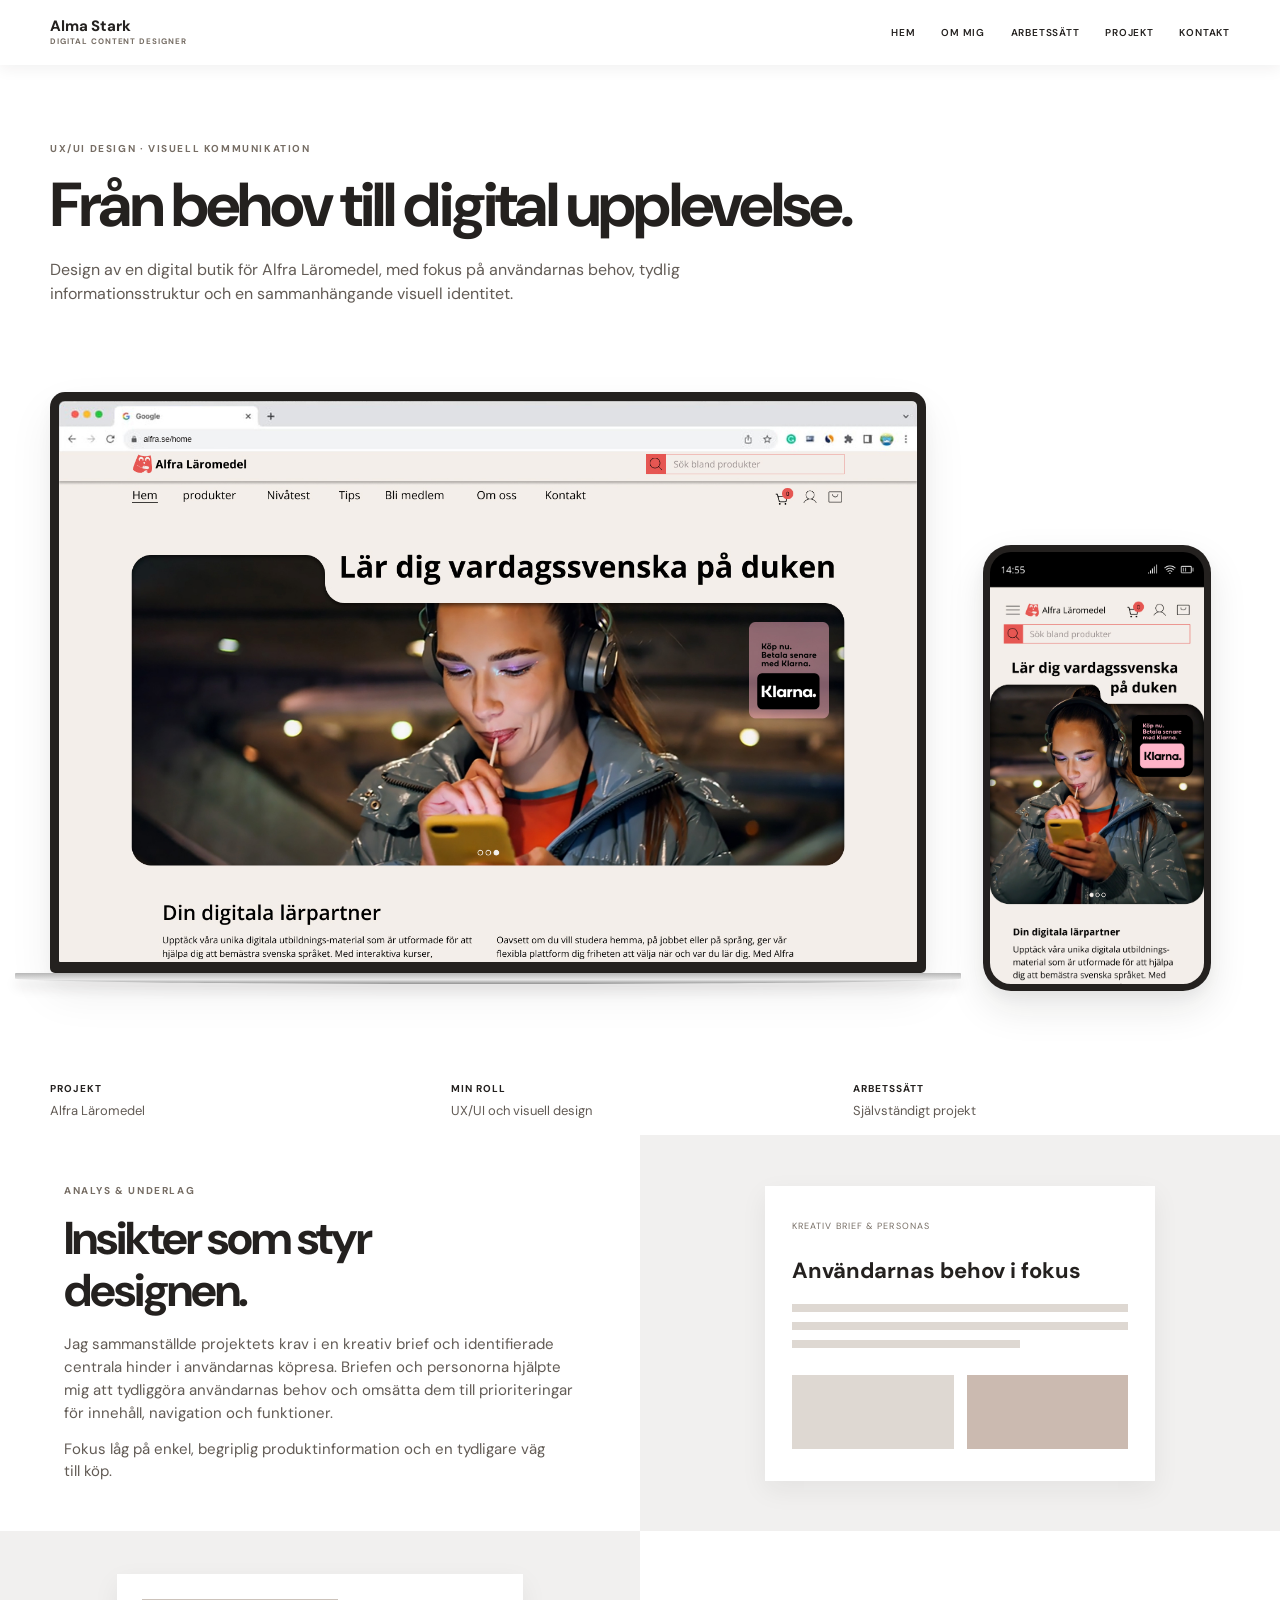
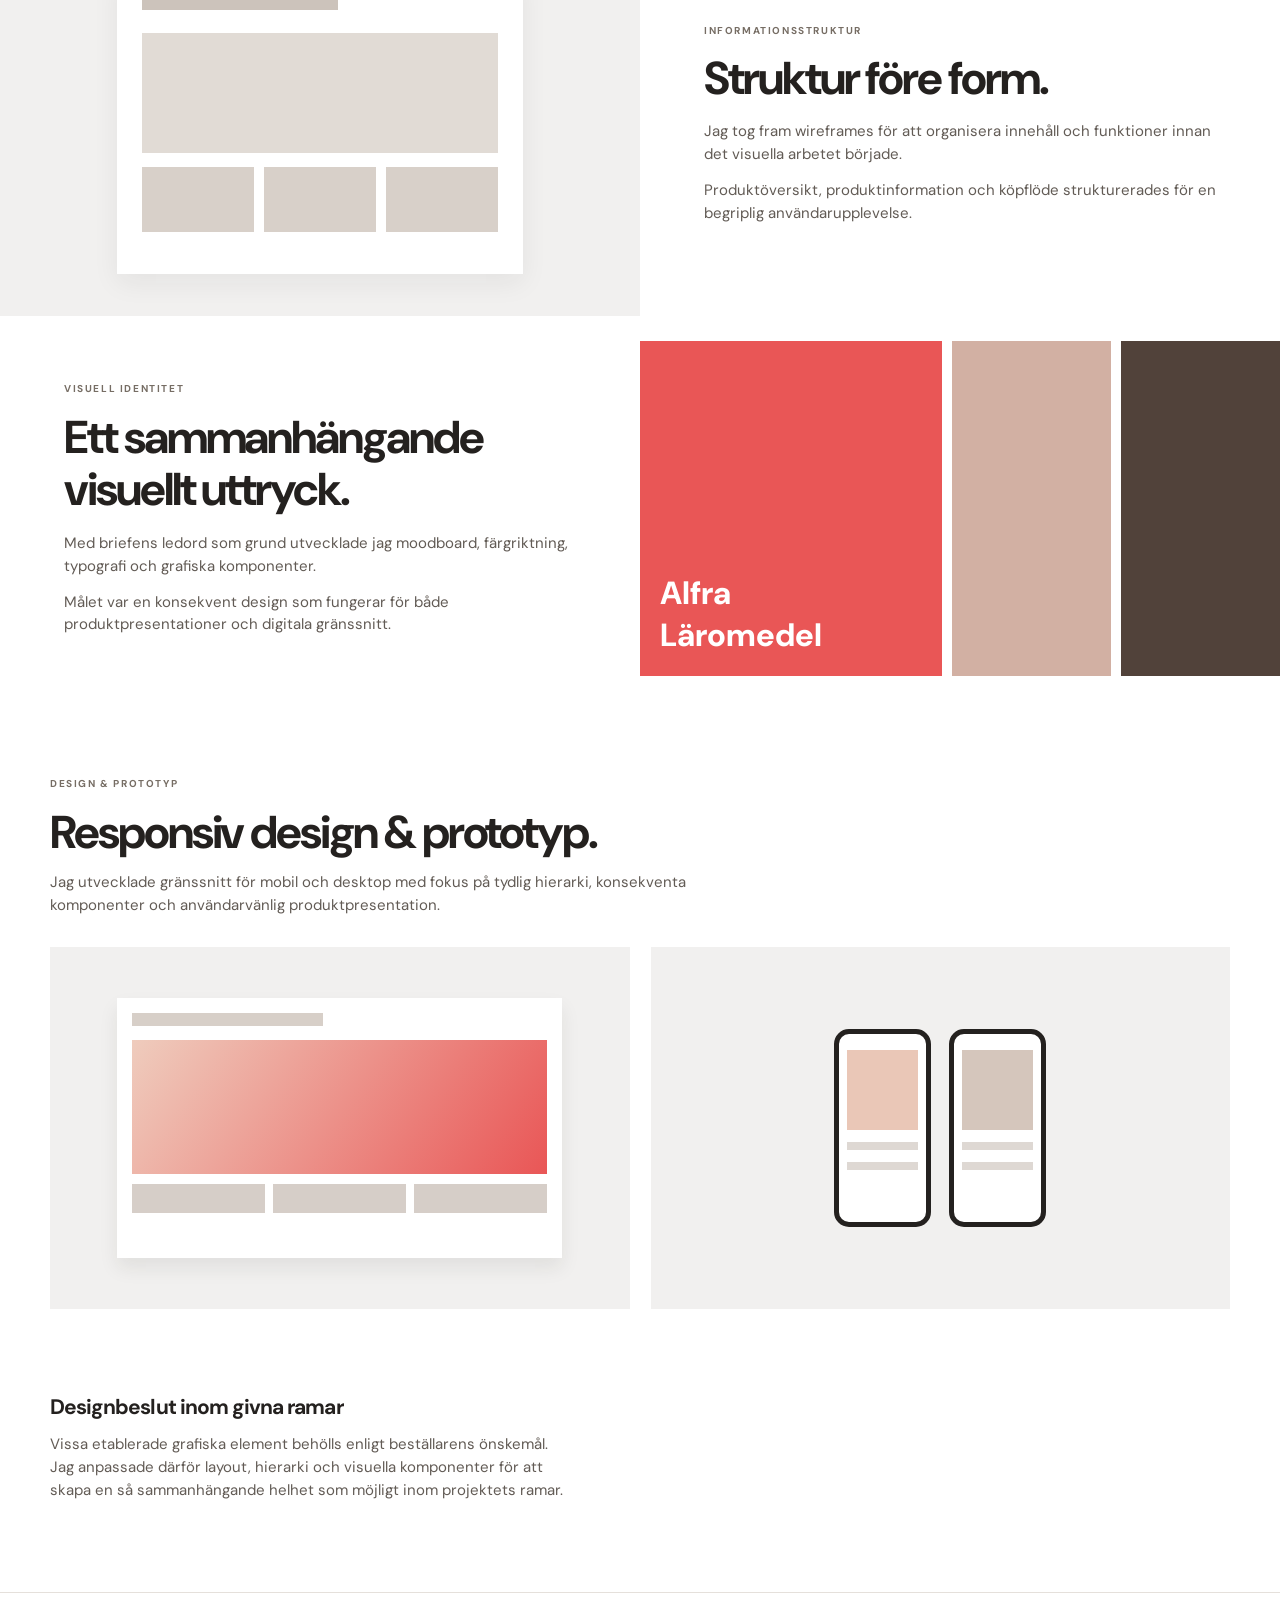
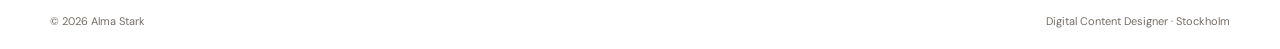
==== cases/alfra-laromedel.html @ 8ee038c1 "Remove redundant design-decision section, merge analysis copy, soften device shadows" ====
<!doctype html>
<html lang="sv"><head><meta charset="utf-8"><meta name="viewport" content="width=device-width,initial-scale=1"><meta name="description" content="Alma Starks designprocess för Alfra Läromedels digitala butik."><title>Alfra Läromedel – Case Study | Alma Stark</title><link rel="preconnect" href="https://fonts.googleapis.com"><link href="https://fonts.googleapis.com/css2?family=DM+Sans:wght@400;500;600;700;800&display=swap" rel="stylesheet"><link rel="stylesheet" href="../styles.css?v=palette-20261014b"><script src="../script.js" defer></script>
<style>
.case-detail{--case-image:#e7e2dd;color:var(--ink);overflow:hidden}.case-detail h1,.case-detail h2,.case-detail h3{letter-spacing:-.045em;line-height:1.14;margin:0}.case-detail h1{font-size:clamp(35px,5vw,62px);max-width:850px;text-wrap:balance}.case-detail h2{font-size:clamp(30px,3.6vw,46px);text-wrap:balance}.case-detail h3{font-size:21px}.case-detail p{font-size:15px;color:#625b55;line-height:1.53;text-wrap:pretty;margin:0}.case-detail p+p{margin-top:13px}.case-detail .kicker{font-size:10px;font-weight:700;letter-spacing:.16em;color:var(--taupe);margin:0 0 14px}.case-detail .case-top{padding:76px 0 43px}.case-detail .case-intro{margin-top:17px;max-width:680px;font-size:16px}.case-detail .case-stage{background:var(--soft);padding:42px 0 46px}.case-detail .device-display{display:grid;grid-template-columns:minmax(0,3fr) minmax(125px,1fr);gap:clamp(14px,3vw,38px);align-items:center}.case-detail .desktop-device{background:white;border:1px solid #ded8d3;border-radius:6px;overflow:hidden;box-shadow:0 12px 26px #24211f15}.case-detail .device-chrome{height:25px;background:#e5dfda;padding:9px 13px;display:flex;gap:5px}.case-detail .device-chrome i{width:6px;height:6px;border-radius:50%;background:#b5aaa1}.case-detail .shop-nav{height:41px;display:flex;align-items:center;justify-content:space-between;padding:0 21px;font-size:12px;font-weight:700}.case-detail .shop-nav small{font-size:9px;font-weight:400}.case-detail .shop-banner{min-height:225px;padding:42px 27px;background:linear-gradient(110deg,#f6eee9 0 59%,#e8beb0 59%,#e95656 100%)}.case-detail .shop-banner strong{font-size:clamp(23px,3vw,37px);letter-spacing:-.04em;line-height:1.15;display:block;max-width:380px}.case-detail .shop-banner p{font-size:11px;margin-top:13px;max-width:270px}.case-detail .shop-cta{display:inline-block;background:#e95656;color:white;padding:10px 14px;font-size:10px;font-weight:700;margin-top:18px}.case-detail .shop-thumbs{display:grid;grid-template-columns:repeat(3,1fr);gap:13px;padding:17px 22px}.case-detail .shop-thumbs span{height:65px;background:#ded7d0}.case-detail .shop-thumbs span:nth-child(2){background:#d9ada0}.case-detail .shop-thumbs span:nth-child(3){background:var(--image-placeholder)}.case-detail .phone-device{border:5px solid #24211f;border-radius:22px;background:white;min-height:282px;padding:24px 10px 13px;max-width:200px;width:100%;box-shadow:0 12px 25px #24211f13}.case-detail .phone-device b{font-size:12px}.case-detail .phone-shot{height:130px;background:linear-gradient(140deg,#ebc7b8,#e95656);margin:16px 0 12px}.case-detail .phone-line{height:7px;background:#d8d1cc;margin:9px 0}.case-detail .phone-line:last-child{width:65%}.case-detail .phone-button{height:22px;background:#e95656;margin-top:13px}.case-detail .case-meta{padding:25px 0 0;display:grid;grid-template-columns:repeat(3,minmax(0,1fr));gap:24px}.case-detail .case-meta dt{font-size:10px;font-weight:700;letter-spacing:.1em}.case-detail .case-meta dd{font-size:13px;color:#625b55;margin:7px 0 0}.case-detail .case-section{padding:75px 0}.case-detail .case-columns{display:grid;grid-template-columns:.82fr 1.18fr;gap:clamp(35px,6vw,80px);align-items:start}.case-detail .evidence-layout{display:grid;grid-template-columns:1fr 1.1fr;gap:42px;align-items:center}.case-detail .evidence-images{display:grid;grid-template-columns:repeat(2,minmax(0,1fr));gap:14px;align-self:stretch;min-height:355px;width:100%}.case-detail .evidence-images .visual-unit{height:100%;min-width:0}.case-detail .visual-unit{margin:0}.case-detail .visual-tile{height:100%;min-height:355px;background:var(--image-placeholder);display:flex;align-items:stretch;justify-content:center;padding:12px;overflow:hidden;width:100%}.case-detail .visual-sheet{background:#fff;width:100%;height:100%;padding:16px;box-shadow:0 8px 20px #24211f14;transform:rotate(-3deg);transition:transform .38s cubic-bezier(.22,1,.36,1)}.case-detail .visual-unit:hover .visual-sheet{transform:rotate(0) translateY(-4px)}.case-detail .visual-sheet small{font-size:8px;color:var(--taupe);letter-spacing:.1em}.case-detail .visual-sheet b{display:block;font-size:clamp(12px,1.4vw,18px);line-height:1.2;margin:13px 0}.case-detail .fline{height:7px;background:#ded8d2;margin-top:9px}.case-detail .fline.short{width:67%}.case-detail .avatar{width:38px;height:38px;border-radius:50%;background:#c7bcb3;margin:15px 0}.case-detail .art-caption{font-size:11px;color:var(--taupe);margin-top:9px}.case-detail .full-split{display:grid;grid-template-columns:1fr 1fr;min-height:385px}.case-detail .full-split .image-side{min-height:385px;display:flex;align-items:stretch;overflow:hidden}.case-detail .full-split .copy-side{display:flex;flex-direction:column;justify-content:center;padding:48px clamp(28px,5vw,88px)}.case-detail .full-split .copy-side h2{margin-bottom:16px}.case-detail .wire-canvas{width:100%;height:100%;min-height:385px;background:var(--image-placeholder);display:flex;justify-content:center;align-items:center;padding:30px}.case-detail .wire-paper{background:white;width:70%;height:88%;min-height:300px;padding:25px;box-shadow:0 9px 25px #24211f10}.case-detail .wire-paper .heading{height:11px;width:55%;background:#ccc3bb;margin-bottom:23px}.case-detail .wire-paper .banner{height:120px;background:#e1dbd5}.case-detail .wire-paper .tiles{display:grid;grid-template-columns:repeat(3,1fr);gap:10px;margin-top:14px}.case-detail .wire-paper .tiles i{height:65px;background:#d8d0c9}.case-detail .identity-stage{width:100%;height:100%;min-height:385px;display:flex;align-items:stretch;gap:10px;padding:25px 0}.case-detail .identity-stage div{flex:1;background:#e95656}.case-detail .identity-stage div:first-child{flex:1.65;display:flex;align-items:flex-end;padding:20px;color:#fff;font-size:clamp(20px,3vw,32px);font-weight:800}.case-detail .identity-stage div:nth-child(2){background:#d2b0a3}.case-detail .identity-stage div:nth-child(3){background:#51423a}.case-detail .proto-intro{max-width:720px;margin-bottom:30px}.case-detail .proto-intro h2{margin-bottom:13px}.case-detail .proto-grid{display:grid;grid-template-columns:repeat(2,minmax(0,1fr));gap:21px}.case-detail .proto-figure{margin:0;aspect-ratio:8/5;background:var(--image-placeholder);padding:28px;display:flex;align-items:center;justify-content:center}.case-detail .proto-browser{width:85%;height:85%;background:#fff;padding:15px;box-shadow:0 10px 18px #24211f14}.case-detail .proto-browser .pb-bar{height:13px;width:46%;background:#d7cfc8;margin-bottom:14px}.case-detail .proto-browser .pb-main{height:58%;background:linear-gradient(125deg,#efccbd,#e95656)}.case-detail .proto-browser .pb-tiles{display:flex;gap:8px;margin-top:10px}.case-detail .proto-browser .pb-tiles span{height:29px;flex:1;background:#d6cec8}.case-detail .proto-mobile{display:flex;gap:18px}.case-detail .proto-mobile div{width:97px;height:198px;border:5px solid #24211f;border-radius:15px;background:white;padding:16px 8px}.case-detail .proto-mobile i{display:block;height:80px;background:#eac7b7}.case-detail .proto-mobile div:nth-child(2) i{background:#d5c6bc}.case-detail .proto-mobile span{display:block;height:8px;background:#ded8d3;margin-top:12px}.case-detail .case-end{padding:12px 0 90px}.case-detail .case-end h3{margin-bottom:13px}.case-detail .case-end>div{max-width:520px}@media(max-width:700px){.case-detail .case-top{padding:54px 0 33px}.case-detail .case-section{padding:54px 0}.case-detail .case-meta{grid-template-columns:1fr 1fr;gap:19px}.case-detail .case-columns,.case-detail .evidence-layout{grid-template-columns:1fr;gap:23px}.case-detail .evidence-images{grid-template-columns:1fr;gap:16px;min-height:0}.case-detail .visual-tile{padding:9px;min-height:300px}.case-detail .visual-sheet{padding:12px}.case-detail .full-split{grid-template-columns:1fr}.case-detail .full-split .image-side{min-height:285px}.case-detail .wire-canvas{min-height:285px}.case-detail .wire-paper{min-height:245px}.case-detail .full-split .copy-side{padding:42px 22px}.case-detail .identity-stage{min-height:295px;padding:20px 0}.case-detail .proto-grid{grid-template-columns:1fr}.case-detail .device-display{gap:12px;grid-template-columns:2.7fr 1fr}.case-detail .shop-banner{min-height:150px;padding:18px 12px}.case-detail .shop-banner strong{font-size:19px}.case-detail .shop-nav{padding:0 10px;font-size:9px}.case-detail .shop-nav small{font-size:6px}.case-detail .shop-thumbs{padding:8px;gap:5px}.case-detail .shop-thumbs span{height:42px}.case-detail .phone-device{padding:12px 6px;min-height:195px}.case-detail .phone-shot{height:70px}}@media(prefers-reduced-motion:reduce){.case-detail .visual-sheet{transition:none!important}}
/* One stable full-width image panel, matching the following split section. */
.case-detail .analysis-single .copy-side h2{margin-bottom:16px}
.case-detail .analysis-picture{width:100%;height:100%;min-height:385px;background:var(--image-placeholder);display:flex;align-items:center;justify-content:center;padding:30px}
.case-detail .analysis-page{width:min(78%,390px);min-height:295px;background:#fff;padding:27px;box-shadow:0 9px 25px #24211f10}
.case-detail .analysis-page small{font-size:9px;letter-spacing:.12em;color:#766d64}
.case-detail .analysis-page strong{display:block;font-size:22px;line-height:1.2;margin:24px 0 20px}
.case-detail .analysis-lines i{display:block;height:8px;background:#ded8d2;margin-top:10px}
.case-detail .analysis-lines i:last-child{width:68%}
.case-detail .analysis-content{display:flex;gap:13px;margin-top:27px}
.case-detail .analysis-content span{height:74px;flex:1;background:#ded8d2}
.case-detail .analysis-content span:last-child{background:#cbbab0}
@media(max-width:700px){.case-detail .analysis-picture{min-height:300px;padding:25px}.case-detail .analysis-page{min-height:240px;padding:20px}.case-detail .analysis-page strong{font-size:19px}}
.case-detail .alfra-hero-images{display:grid;grid-template-columns:minmax(0,3.2fr) minmax(0,1fr);align-items:center;gap:clamp(16px,3vw,40px)}.case-detail .alfra-hero-images img{width:100%;height:auto;display:block;border-radius:5px;box-shadow:0 10px 25px rgba(36,33,31,.1)}.case-detail .alfra-hero-mobile{max-width:235px;justify-self:center}@media(max-width:700px){.case-detail .alfra-hero-images{grid-template-columns:1fr;gap:24px}.case-detail .alfra-hero-mobile{width:min(52%,220px);max-width:none}.case-detail .case-stage{padding:26px 0 32px}}.case-detail .case-stage--devices{background:#fff;padding:42px 0 50px}.case-detail .case-stage--devices .alfra-hero-images{display:grid;grid-template-columns:minmax(0,3.3fr) minmax(0,1fr);gap:clamp(18px,3vw,40px);align-items:end}.case-detail .alfra-laptop{min-width:0;padding-bottom:7px}.case-detail .alfra-laptop-screen{padding:9px 9px 11px;background:#24211f;border-radius:15px 15px 5px 5px;box-shadow:0 20px 45px rgba(33,28,24,.07),0 7px 16px rgba(33,28,24,.04)}.case-detail .alfra-laptop-screen img{width:100%;height:auto;display:block;border-radius:5px 5px 1px 1px;box-shadow:none}.case-detail .alfra-laptop-base{height:11px;background:linear-gradient(#b6b6b6,#e8e8e8 60%,#929292);border-radius:1px 1px 55% 55%;width:108%;margin-left:-4%;box-shadow:0 8px 12px #24211f1a}.case-detail .alfra-phone{width:100%;max-width:228px;justify-self:center;padding:7px;background:#24211f;border-radius:clamp(15px,2.2vw,28px);box-shadow:0 17px 38px rgba(33,28,24,.10),0 6px 14px rgba(33,28,24,.045)}.case-detail .alfra-phone img{width:100%;height:auto;display:block;border-radius:clamp(10px,1.7vw,21px);box-shadow:none}@media(max-width:700px){.case-detail .case-stage--devices{padding:28px 0 38px}.case-detail .case-stage--devices .alfra-hero-images{grid-template-columns:1fr;gap:30px}.case-detail .alfra-phone{width:min(56%,230px);border-radius:25px}.case-detail .alfra-phone img{border-radius:18px}}</style></head><body>
<header class="site-header"><div class="container navigation"><a class="brand" href="../index.html"><strong>Alma Stark</strong><span>DIGITAL CONTENT DESIGNER</span></a><button class="menu-toggle" type="button" aria-expanded="false" aria-controls="site-nav" aria-label="Öppna menyn"><span></span><span></span><span></span></button><nav id="site-nav" aria-label="Huvudmeny"><a href="../index.html#home">HEM</a><a href="../index.html#about">OM MIG</a><a href="../index.html#focus">ARBETSSÄTT</a><a href="../index.html#work">PROJEKT</a><a href="../index.html#contact">KONTAKT</a></nav></div></header>
<main class="case-detail">
<section class="case-top container"><p class="kicker">UX/UI DESIGN · VISUELL KOMMUNIKATION</p><h1>Från behov till digital upplevelse.</h1><p class="case-intro">Design av en digital butik för Alfra Läromedel, med fokus på användarnas behov, tydlig informationsstruktur och en sammanhängande visuell identitet.</p></section>
<section class="case-stage case-stage--devices"><div class="container alfra-hero-images"><div class="alfra-laptop"><div class="alfra-laptop-screen"><img src="../assets/alfra-hero-desktop.jpg" alt="Alfra Läromedels startsida på laptop" width="1512" height="988"></div><div class="alfra-laptop-base" aria-hidden="true"></div></div><div class="alfra-phone"><img src="../assets/alfra-hero-mobile.jpg" alt="Alfra Läromedels startsida på mobil" width="603" height="1280"></div></div></section>
<dl class="container case-meta"><div><dt>PROJEKT</dt><dd>Alfra Läromedel</dd></div><div><dt>MIN ROLL</dt><dd>UX/UI och visuell design</dd></div><div><dt>ARBETSSÄTT</dt><dd>Självständigt projekt</dd></div></dl>


<section class="full-split analysis-single"><div class="copy-side"><p class="kicker">ANALYS & UNDERLAG</p><h2>Insikter som styr<br>designen.</h2><p>Jag sammanställde projektets krav i en kreativ brief och identifierade centrala hinder i användarnas köpresa. Briefen och personorna hjälpte mig att tydliggöra användarnas behov och omsätta dem till prioriteringar för innehåll, navigation och funktioner.</p><p>Fokus låg på enkel, begriplig produktinformation och en tydligare väg till köp.</p></div><div class="image-side"><div class="analysis-picture"><div class="analysis-page"><small>KREATIV BRIEF & PERSONAS</small><strong>Användarnas behov i fokus</strong><div class="analysis-lines"><i></i><i></i><i></i></div><div class="analysis-content"><span></span><span></span></div></div></div></div></section>
<section class="full-split"><div class="image-side"><div class="wire-canvas"><div class="wire-paper"><div class="heading"></div><div class="banner"></div><div class="tiles"><i></i><i></i><i></i></div></div></div></div><div class="copy-side"><p class="kicker">INFORMATIONSSTRUKTUR</p><h2>Struktur före form.</h2><p>Jag tog fram wireframes för att organisera innehåll och funktioner innan det visuella arbetet började.</p><p>Produktöversikt, produktinformation och köpflöde strukturerades för en begriplig användarupplevelse.</p></div></section>
<section class="full-split"><div class="copy-side"><p class="kicker">VISUELL IDENTITET</p><h2>Ett sammanhängande visuellt uttryck.</h2><p>Med briefens ledord som grund utvecklade jag moodboard, färgriktning, typografi och grafiska komponenter.</p><p>Målet var en konsekvent design som fungerar för både produktpresentationer och digitala gränssnitt.</p></div><div class="image-side"><div class="identity-stage"><div>Alfra<br>Läromedel</div><div></div><div></div></div></div></section>
<section class="case-section container"><div class="proto-intro"><p class="kicker">DESIGN & PROTOTYP</p><h2>Responsiv design & prototyp.</h2><p>Jag utvecklade gränssnitt för mobil och desktop med fokus på tydlig hierarki, konsekventa komponenter och användarvänlig produktpresentation.</p></div><div class="proto-grid"><figure class="proto-figure"><div class="proto-browser"><div class="pb-bar"></div><div class="pb-main"></div><div class="pb-tiles"><span></span><span></span><span></span></div></div></figure><figure class="proto-figure"><div class="proto-mobile"><div><i></i><span></span><span></span></div><div><i></i><span></span><span></span></div></div></figure></div></section>
<section class="container case-end"><div><h3>Designbeslut inom givna ramar</h3><p>Vissa etablerade grafiska element behölls enligt beställarens önskemål. Jag anpassade därför layout, hierarki och visuella komponenter för att skapa en så sammanhängande helhet som möjligt inom projektets ramar.</p></div></section>
</main><footer class="footer"><div class="container"><span>© 2026 Alma Stark</span><span>Digital Content Designer · Stockholm</span></div></footer>

</body></html>
---- styles.css ----
:root{--ink:#24211f;--taupe:#766d64;--soft:#dcd6d0;--image-placeholder:#f1f0ef;--line:#e5e0db;--brown:#51423a;--max:1180px}*{box-sizing:border-box}html{scroll-behavior:smooth;scroll-padding-top:70px}body{margin:0;color:var(--ink);background:#fff;font-family:"DM Sans",Arial,sans-serif;-webkit-font-smoothing:antialiased}a{color:inherit;text-decoration:none}button{font:inherit}img{max-width:100%;display:block}.container{width:min(var(--max),calc(100% - 96px));margin-inline:auto}.keep{white-space:nowrap}h1,h2,h3,p{margin-top:0}h1,h2,h3{letter-spacing:-.045em;line-height:1.14}h2{font-size:clamp(31px,3.6vw,46px)}h3{font-size:20px}p{line-height:1.52}.eyebrow{font-size:10px;font-weight:700;letter-spacing:.17em;color:var(--taupe);margin:0 0 13px}.eyebrow.light{color:#f4f0eb}.site-header{height:65px;background:rgba(255,255,255,.97);box-shadow:0 3px 15px rgba(36,33,31,.07);position:sticky;top:0;z-index:30}.navigation{height:100%;display:flex;justify-content:space-between;align-items:center;gap:22px}.brand{display:flex;flex-direction:column;gap:2px;line-height:1.05}.brand strong{font-size:15px;font-weight:800}.brand span{color:var(--taupe);letter-spacing:.12em;font-size:8px;font-weight:700}#site-nav{display:flex;gap:clamp(12px,2vw,27px)}#site-nav a{position:relative;padding:23px 0;font-weight:600;font-size:10px;letter-spacing:.08em;transition:color .2s}#site-nav a::after{content:"";position:absolute;bottom:14px;left:0;width:100%;height:2px;background:var(--brown);transform:scaleX(0);transform-origin:left;transition:transform .35s ease}#site-nav a:hover::after,#site-nav a:focus-visible::after{transform:scaleX(1)}#site-nav a:hover{color:var(--brown)}.menu-toggle{display:none} .hero{position:relative;display:grid;grid-template-columns:minmax(0,1fr);width:100%;height:clamp(340px,42vw,560px);min-height:0;max-height:none;aspect-ratio:auto;background:var(--brown) url("assets/hero.jpg") center center/cover no-repeat;color:white;display:flex;align-items:center}.hero-overlay{position:absolute;inset:0;background:linear-gradient(90deg,rgba(22,18,17,.84),rgba(22,18,17,.53) 58%,rgba(22,18,17,.12))}.hero-inner{position:relative;z-index:1;align-self:center}.hero-copy{max-width:660px}.hero h1{font-size:clamp(36px,4.7vw,64px);font-weight:800;margin-bottom:18px;text-wrap:balance}.hero-lead{max-width:505px;font-size:clamp(14px,1.3vw,17px);color:#f1efed;margin-bottom:24px;text-wrap:pretty}.button{display:inline-flex;align-items:center;justify-content:center;background:var(--brown);color:white;padding:13px 22px;border-radius:4px;font-weight:700;font-size:12px;transition:background-color .2s}.button:hover{background:var(--ink)}.section{padding-block:76px}.about{display:grid;grid-template-columns:.78fr 1.22fr;gap:clamp(32px,5vw,70px);align-items:center}.portrait{aspect-ratio:4/4.35;background:var(--soft);overflow:hidden;border-radius:4px}.portrait img{width:100%;height:100%;object-fit:cover}.about-copy p:not(.eyebrow){max-width:600px;color:#625b55;font-size:15px;text-wrap:pretty;margin-bottom:14px}.strapline{text-align:center;background:var(--soft);font-weight:700;font-size:clamp(13px,1.5vw,17px);padding:20px 32px;text-wrap:balance}.section-heading{margin-bottom:34px}.section-heading h2{margin-bottom:10px;text-wrap:balance}.section-heading>p:last-child{font-size:15px;color:#625b55;max-width:690px;text-wrap:pretty}.cards{display:grid;grid-template-columns:repeat(3,minmax(0,1fr));gap:22px}.artboard{height:220px;background:var(--image-placeholder);border-radius:4px;padding:24px;display:flex;align-items:center;justify-content:center;overflow:hidden}.paper{background:#fff;width:87%;padding:23px;transform:rotate(-3deg);box-shadow:0 10px 21px rgba(36,33,31,.1);transition:transform .38s cubic-bezier(.22,1,.36,1)}.focus-card:hover .paper,.project-card:hover .paper{transform:rotate(0deg) translateY(-4px)}.paper small{font-size:9px;letter-spacing:.12em;color:var(--taupe)}.paper strong{display:block;font-size:clamp(17px,2vw,24px);line-height:1.22;margin:12px 0}.paper-detail{display:block;font-size:10px;padding:9px;color:var(--brown);background:var(--soft)}.focus-card h3,.project-card h3{font-size:20px;font-weight:700;margin:17px 0 8px;text-wrap:balance}.focus-card p,.project-card p{color:#625b55;font-size:13px;line-height:1.5;margin:0;text-wrap:pretty}.work-section{background:var(--soft)}.work-section .artboard{background:var(--image-placeholder)}.project-card h3{transition:color .2s;text-decoration:none}.project-card:hover h3,.project-card:focus-visible h3{color:var(--taupe);text-decoration:none}.contact{display:grid;grid-template-columns:1.04fr .96fr;align-items:center;gap:clamp(46px,7vw,100px);padding-block:86px 92px}.contact h2{max-width:560px;margin-bottom:13px;text-wrap:balance}.contact-copy>p:last-child{font-size:15px;color:#625b55;max-width:405px;text-wrap:pretty}.contact-details{margin:0;width:100%;font-size:13px}.contact-details>div{display:grid;grid-template-columns:85px minmax(0,1fr);gap:14px;align-items:center;padding:11px 0;border-bottom:1px solid var(--line)}.contact-details>div:first-child{border-top:1px solid var(--line)}.contact-details dt{color:var(--taupe);font-weight:700}.contact-details dd{margin:0;overflow-wrap:anywhere;font-weight:600}.contact-details a:hover{color:var(--taupe)}.footer{border-top:1px solid var(--line);font-size:11px;color:var(--taupe);padding:21px 0}.footer .container{display:flex;justify-content:space-between;gap:16px;flex-wrap:wrap}.case-page{min-height:65vh;padding:85px 0}.case-page h1{font-size:clamp(36px,5vw,64px);max-width:760px;text-wrap:balance}.case-page>p{max-width:660px;color:#625b55}.back-link{display:inline-block;margin-bottom:54px;font-weight:700;font-size:13px;color:var(--taupe)}.case-placeholder{margin-top:40px;padding:45px;background:var(--soft);border-radius:4px}@media(max-width:800px){.container{width:calc(100% - 48px)}.cards{gap:15px}.paper{padding:15px;width:93%}.artboard{height:190px;padding:18px}.about{gap:30px}.contact{gap:35px}.hero h1{font-size:clamp(32px,5vw,46px)}}@media(max-width:650px){.container{width:calc(100% - 44px)}.site-header{height:62px}.menu-toggle{display:flex;flex-direction:column;justify-content:center;gap:4px;background:none;border:0;padding:10px;cursor:pointer}.menu-toggle span{display:block;width:22px;height:2px;background:var(--ink)}#site-nav{display:none;position:absolute;top:62px;left:0;right:0;flex-direction:column;gap:0;background:#fff;padding:8px 22px 16px;box-shadow:0 10px 18px rgba(36,33,31,.08)}#site-nav.open{display:flex}#site-nav a{padding:13px 0}#site-nav a::after{bottom:8px;width:max-content}.hero{width:100%;height:auto;aspect-ratio:auto;min-height:360px;max-height:none;padding-block:50px;background-position:center}.hero h1{font-size:clamp(33px,8vw,45px)}.section{padding-block:58px}.about,.contact{grid-template-columns:1fr;gap:28px}.portrait{width:min(100%,390px);max-height:400px}.cards{grid-template-columns:1fr;gap:30px}.artboard{height:250px}.paper{max-width:295px;padding:24px}.contact{padding-block:60px}.contact h2{max-width:520px}.strapline{padding:18px 25px}}@media(prefers-reduced-motion:reduce){html{scroll-behavior:auto}*,*::before,*::after{transition:none!important;animation:none!important}}
.project-image{width:100%;aspect-ratio:8/5;overflow:hidden;background:var(--image-placeholder);border-radius:4px}.project-image img{display:block;width:100%;height:100%;object-fit:cover;transition:filter .22s ease}.project-card:hover .project-image img,.project-card:focus-visible .project-image img{filter:brightness(.96)}.project-card:hover .paper{transform:none}.project-card:hover h3,.project-card:focus-visible h3{text-decoration:none!important;color:var(--ink)}@media(prefers-reduced-motion:reduce){.project-image img{transition:none}}
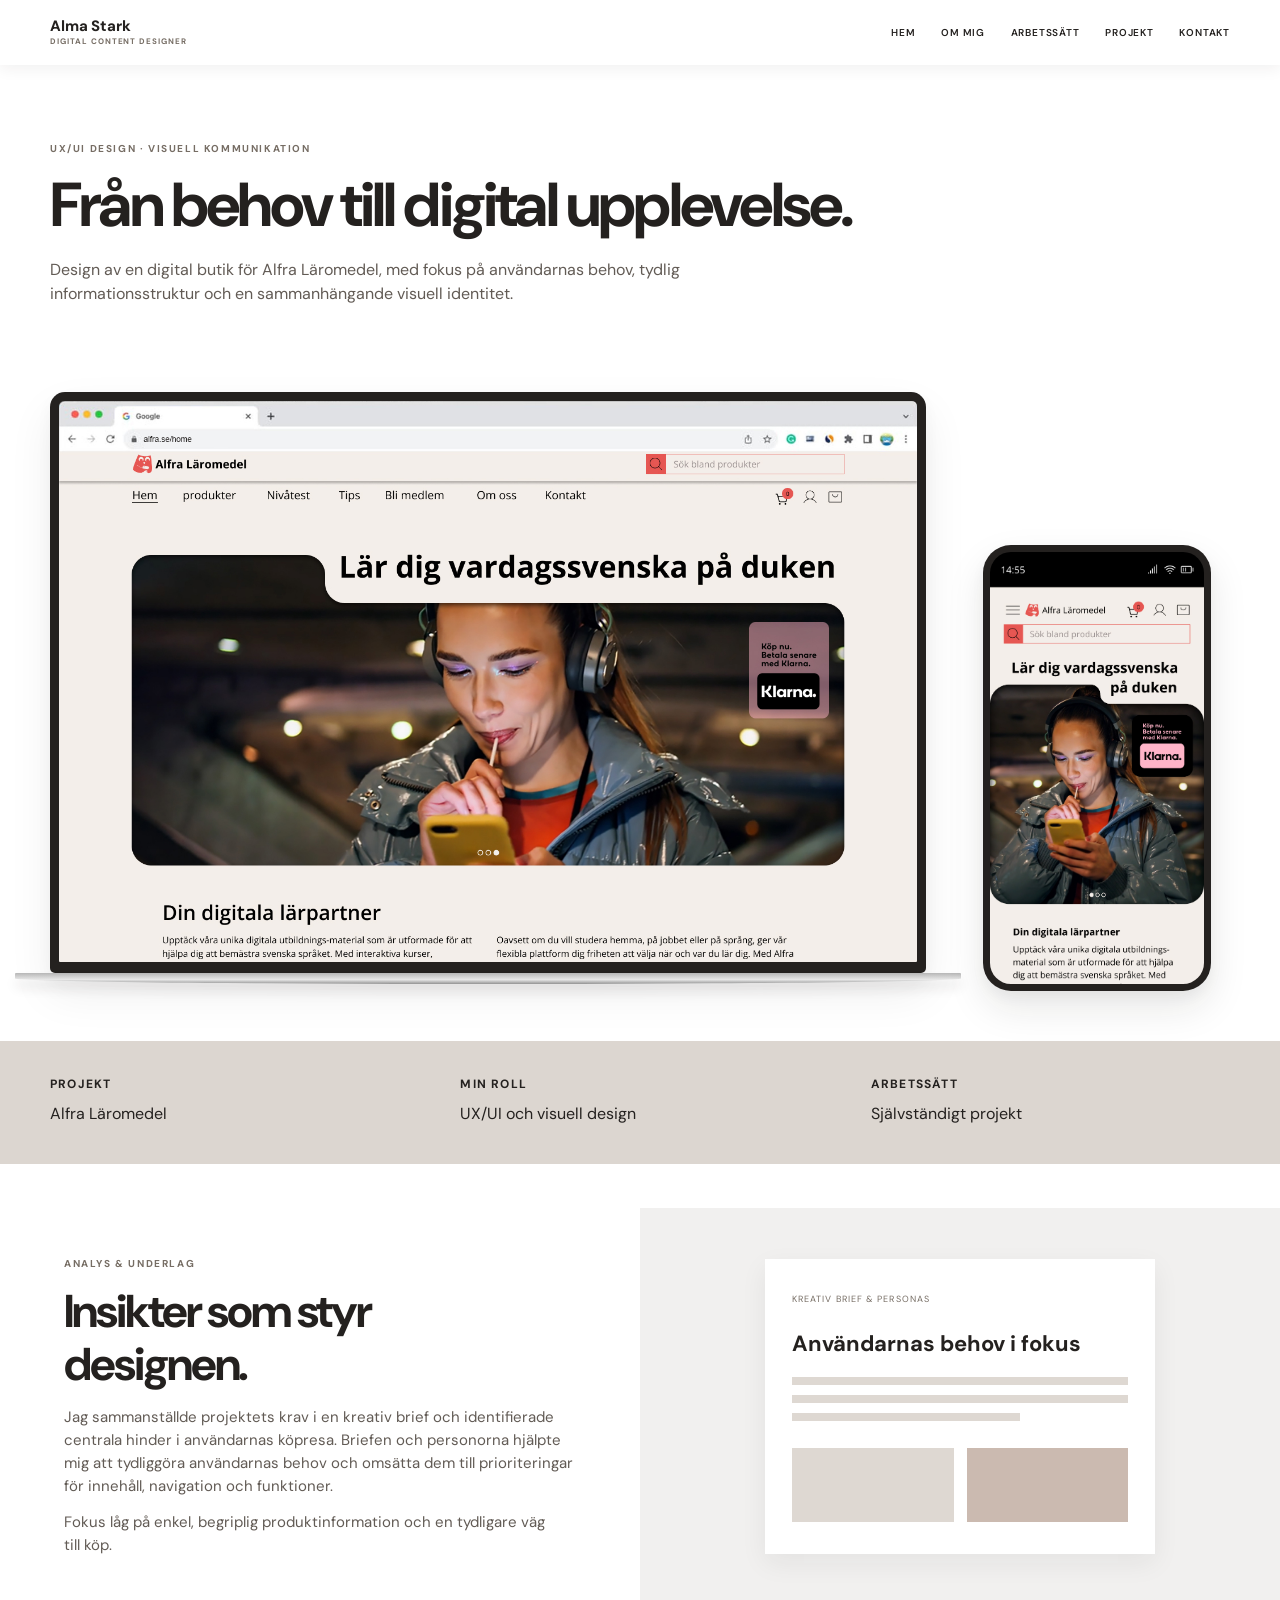
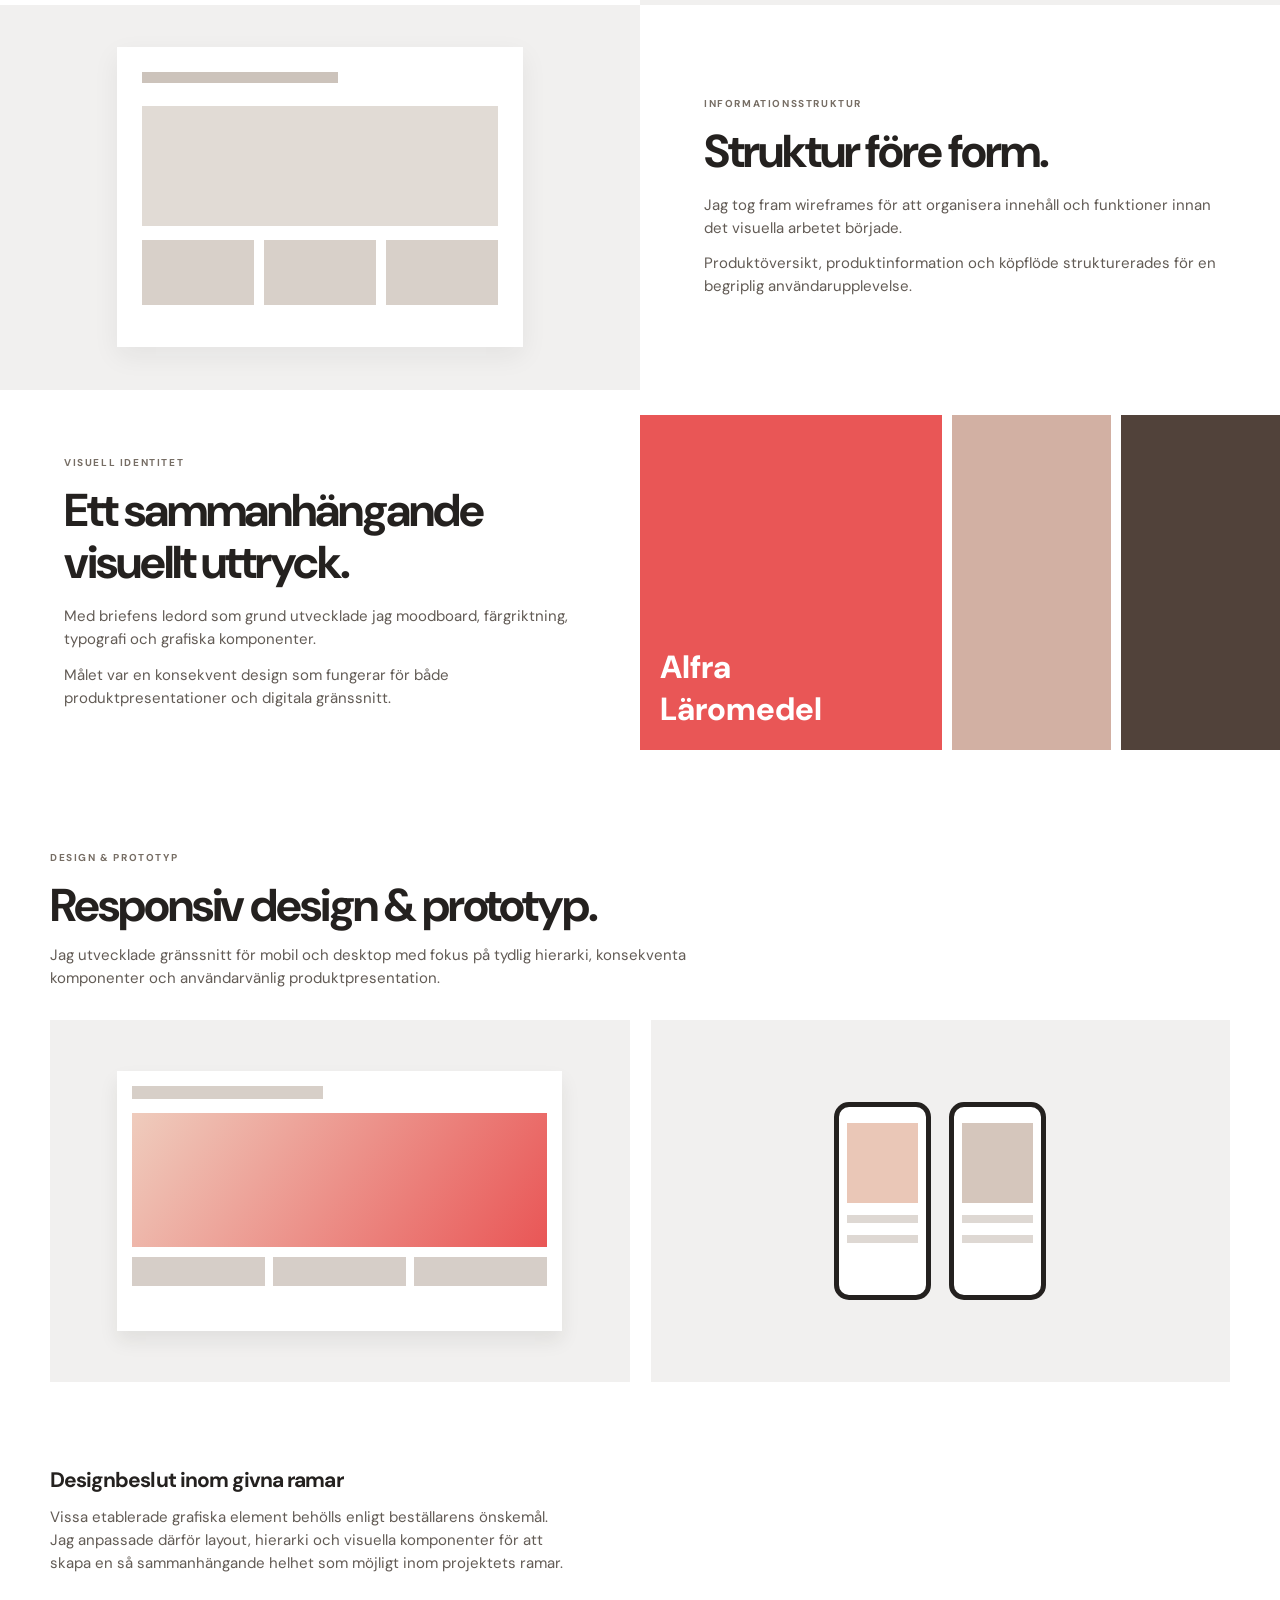
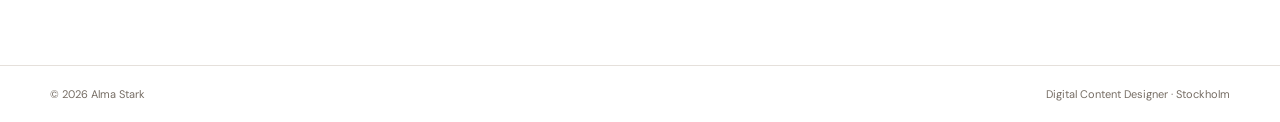
==== commit 31ec1cb9: "Style case metadata as spacious secondary-color strapline" ====
--- a/cases/alfra-laromedel.html
+++ b/cases/alfra-laromedel.html
@@ -14,12 +14,18 @@
 .case-detail .analysis-content span{height:74px;flex:1;background:#ded8d2}
 .case-detail .analysis-content span:last-child{background:#cbbab0}
 @media(max-width:700px){.case-detail .analysis-picture{min-height:300px;padding:25px}.case-detail .analysis-page{min-height:240px;padding:20px}.case-detail .analysis-page strong{font-size:19px}}
-.case-detail .alfra-hero-images{display:grid;grid-template-columns:minmax(0,3.2fr) minmax(0,1fr);align-items:center;gap:clamp(16px,3vw,40px)}.case-detail .alfra-hero-images img{width:100%;height:auto;display:block;border-radius:5px;box-shadow:0 10px 25px rgba(36,33,31,.1)}.case-detail .alfra-hero-mobile{max-width:235px;justify-self:center}@media(max-width:700px){.case-detail .alfra-hero-images{grid-template-columns:1fr;gap:24px}.case-detail .alfra-hero-mobile{width:min(52%,220px);max-width:none}.case-detail .case-stage{padding:26px 0 32px}}.case-detail .case-stage--devices{background:#fff;padding:42px 0 50px}.case-detail .case-stage--devices .alfra-hero-images{display:grid;grid-template-columns:minmax(0,3.3fr) minmax(0,1fr);gap:clamp(18px,3vw,40px);align-items:end}.case-detail .alfra-laptop{min-width:0;padding-bottom:7px}.case-detail .alfra-laptop-screen{padding:9px 9px 11px;background:#24211f;border-radius:15px 15px 5px 5px;box-shadow:0 20px 45px rgba(33,28,24,.07),0 7px 16px rgba(33,28,24,.04)}.case-detail .alfra-laptop-screen img{width:100%;height:auto;display:block;border-radius:5px 5px 1px 1px;box-shadow:none}.case-detail .alfra-laptop-base{height:11px;background:linear-gradient(#b6b6b6,#e8e8e8 60%,#929292);border-radius:1px 1px 55% 55%;width:108%;margin-left:-4%;box-shadow:0 8px 12px #24211f1a}.case-detail .alfra-phone{width:100%;max-width:228px;justify-self:center;padding:7px;background:#24211f;border-radius:clamp(15px,2.2vw,28px);box-shadow:0 17px 38px rgba(33,28,24,.10),0 6px 14px rgba(33,28,24,.045)}.case-detail .alfra-phone img{width:100%;height:auto;display:block;border-radius:clamp(10px,1.7vw,21px);box-shadow:none}@media(max-width:700px){.case-detail .case-stage--devices{padding:28px 0 38px}.case-detail .case-stage--devices .alfra-hero-images{grid-template-columns:1fr;gap:30px}.case-detail .alfra-phone{width:min(56%,230px);border-radius:25px}.case-detail .alfra-phone img{border-radius:18px}}</style></head><body>
+.case-detail .alfra-hero-images{display:grid;grid-template-columns:minmax(0,3.2fr) minmax(0,1fr);align-items:center;gap:clamp(16px,3vw,40px)}.case-detail .alfra-hero-images img{width:100%;height:auto;display:block;border-radius:5px;box-shadow:0 10px 25px rgba(36,33,31,.1)}.case-detail .alfra-hero-mobile{max-width:235px;justify-self:center}@media(max-width:700px){.case-detail .alfra-hero-images{grid-template-columns:1fr;gap:24px}.case-detail .alfra-hero-mobile{width:min(52%,220px);max-width:none}.case-detail .case-stage{padding:26px 0 32px}}.case-detail .case-stage--devices{background:#fff;padding:42px 0 50px}.case-detail .case-stage--devices .alfra-hero-images{display:grid;grid-template-columns:minmax(0,3.3fr) minmax(0,1fr);gap:clamp(18px,3vw,40px);align-items:end}.case-detail .alfra-laptop{min-width:0;padding-bottom:7px}.case-detail .alfra-laptop-screen{padding:9px 9px 11px;background:#24211f;border-radius:15px 15px 5px 5px;box-shadow:0 20px 45px rgba(33,28,24,.07),0 7px 16px rgba(33,28,24,.04)}.case-detail .alfra-laptop-screen img{width:100%;height:auto;display:block;border-radius:5px 5px 1px 1px;box-shadow:none}.case-detail .alfra-laptop-base{height:11px;background:linear-gradient(#b6b6b6,#e8e8e8 60%,#929292);border-radius:1px 1px 55% 55%;width:108%;margin-left:-4%;box-shadow:0 8px 12px #24211f1a}.case-detail .alfra-phone{width:100%;max-width:228px;justify-self:center;padding:7px;background:#24211f;border-radius:clamp(15px,2.2vw,28px);box-shadow:0 17px 38px rgba(33,28,24,.10),0 6px 14px rgba(33,28,24,.045)}.case-detail .alfra-phone img{width:100%;height:auto;display:block;border-radius:clamp(10px,1.7vw,21px);box-shadow:none}@media(max-width:700px){.case-detail .case-stage--devices{padding:28px 0 38px}.case-detail .case-stage--devices .alfra-hero-images{grid-template-columns:1fr;gap:30px}.case-detail .alfra-phone{width:min(56%,230px);border-radius:25px}.case-detail .alfra-phone img{border-radius:18px}}/* Project metadata strip matches the Homepage strapline, with generous breathing room. */
+.case-detail .case-meta-band{background:var(--soft);padding:35px 0 39px;margin-bottom:44px}
+.case-detail .case-meta-band .case-meta{padding:0;margin:0 auto;display:grid;grid-template-columns:repeat(3,minmax(0,1fr));gap:clamp(24px,4vw,56px)}
+.case-detail .case-meta-band .case-meta dt{font-size:12px;font-weight:700;letter-spacing:.1em}
+.case-detail .case-meta-band .case-meta dd{font-size:16px;line-height:1.45;margin-top:10px;color:var(--ink)}
+@media(max-width:700px){.case-detail .case-meta-band{padding:30px 0 34px;margin-bottom:30px}.case-detail .case-meta-band .case-meta{grid-template-columns:1fr;gap:22px}.case-detail .case-meta-band .case-meta dd{font-size:15px}}
+</style></head><body>
 <header class="site-header"><div class="container navigation"><a class="brand" href="../index.html"><strong>Alma Stark</strong><span>DIGITAL CONTENT DESIGNER</span></a><button class="menu-toggle" type="button" aria-expanded="false" aria-controls="site-nav" aria-label="Öppna menyn"><span></span><span></span><span></span></button><nav id="site-nav" aria-label="Huvudmeny"><a href="../index.html#home">HEM</a><a href="../index.html#about">OM MIG</a><a href="../index.html#focus">ARBETSSÄTT</a><a href="../index.html#work">PROJEKT</a><a href="../index.html#contact">KONTAKT</a></nav></div></header>
 <main class="case-detail">
 <section class="case-top container"><p class="kicker">UX/UI DESIGN · VISUELL KOMMUNIKATION</p><h1>Från behov till digital upplevelse.</h1><p class="case-intro">Design av en digital butik för Alfra Läromedel, med fokus på användarnas behov, tydlig informationsstruktur och en sammanhängande visuell identitet.</p></section>
 <section class="case-stage case-stage--devices"><div class="container alfra-hero-images"><div class="alfra-laptop"><div class="alfra-laptop-screen"><img src="../assets/alfra-hero-desktop.jpg" alt="Alfra Läromedels startsida på laptop" width="1512" height="988"></div><div class="alfra-laptop-base" aria-hidden="true"></div></div><div class="alfra-phone"><img src="../assets/alfra-hero-mobile.jpg" alt="Alfra Läromedels startsida på mobil" width="603" height="1280"></div></div></section>
-<dl class="container case-meta"><div><dt>PROJEKT</dt><dd>Alfra Läromedel</dd></div><div><dt>MIN ROLL</dt><dd>UX/UI och visuell design</dd></div><div><dt>ARBETSSÄTT</dt><dd>Självständigt projekt</dd></div></dl>
+<div class="case-meta-band"><dl class="container case-meta"><div><dt>PROJEKT</dt><dd>Alfra Läromedel</dd></div><div><dt>MIN ROLL</dt><dd>UX/UI och visuell design</dd></div><div><dt>ARBETSSÄTT</dt><dd>Självständigt projekt</dd></div></dl></div>
 
 
 <section class="full-split analysis-single"><div class="copy-side"><p class="kicker">ANALYS & UNDERLAG</p><h2>Insikter som styr<br>designen.</h2><p>Jag sammanställde projektets krav i en kreativ brief och identifierade centrala hinder i användarnas köpresa. Briefen och personorna hjälpte mig att tydliggöra användarnas behov och omsätta dem till prioriteringar för innehåll, navigation och funktioner.</p><p>Fokus låg på enkel, begriplig produktinformation och en tydligare väg till köp.</p></div><div class="image-side"><div class="analysis-picture"><div class="analysis-page"><small>KREATIV BRIEF & PERSONAS</small><strong>Användarnas behov i fokus</strong><div class="analysis-lines"><i></i><i></i><i></i></div><div class="analysis-content"><span></span><span></span></div></div></div></div></section>
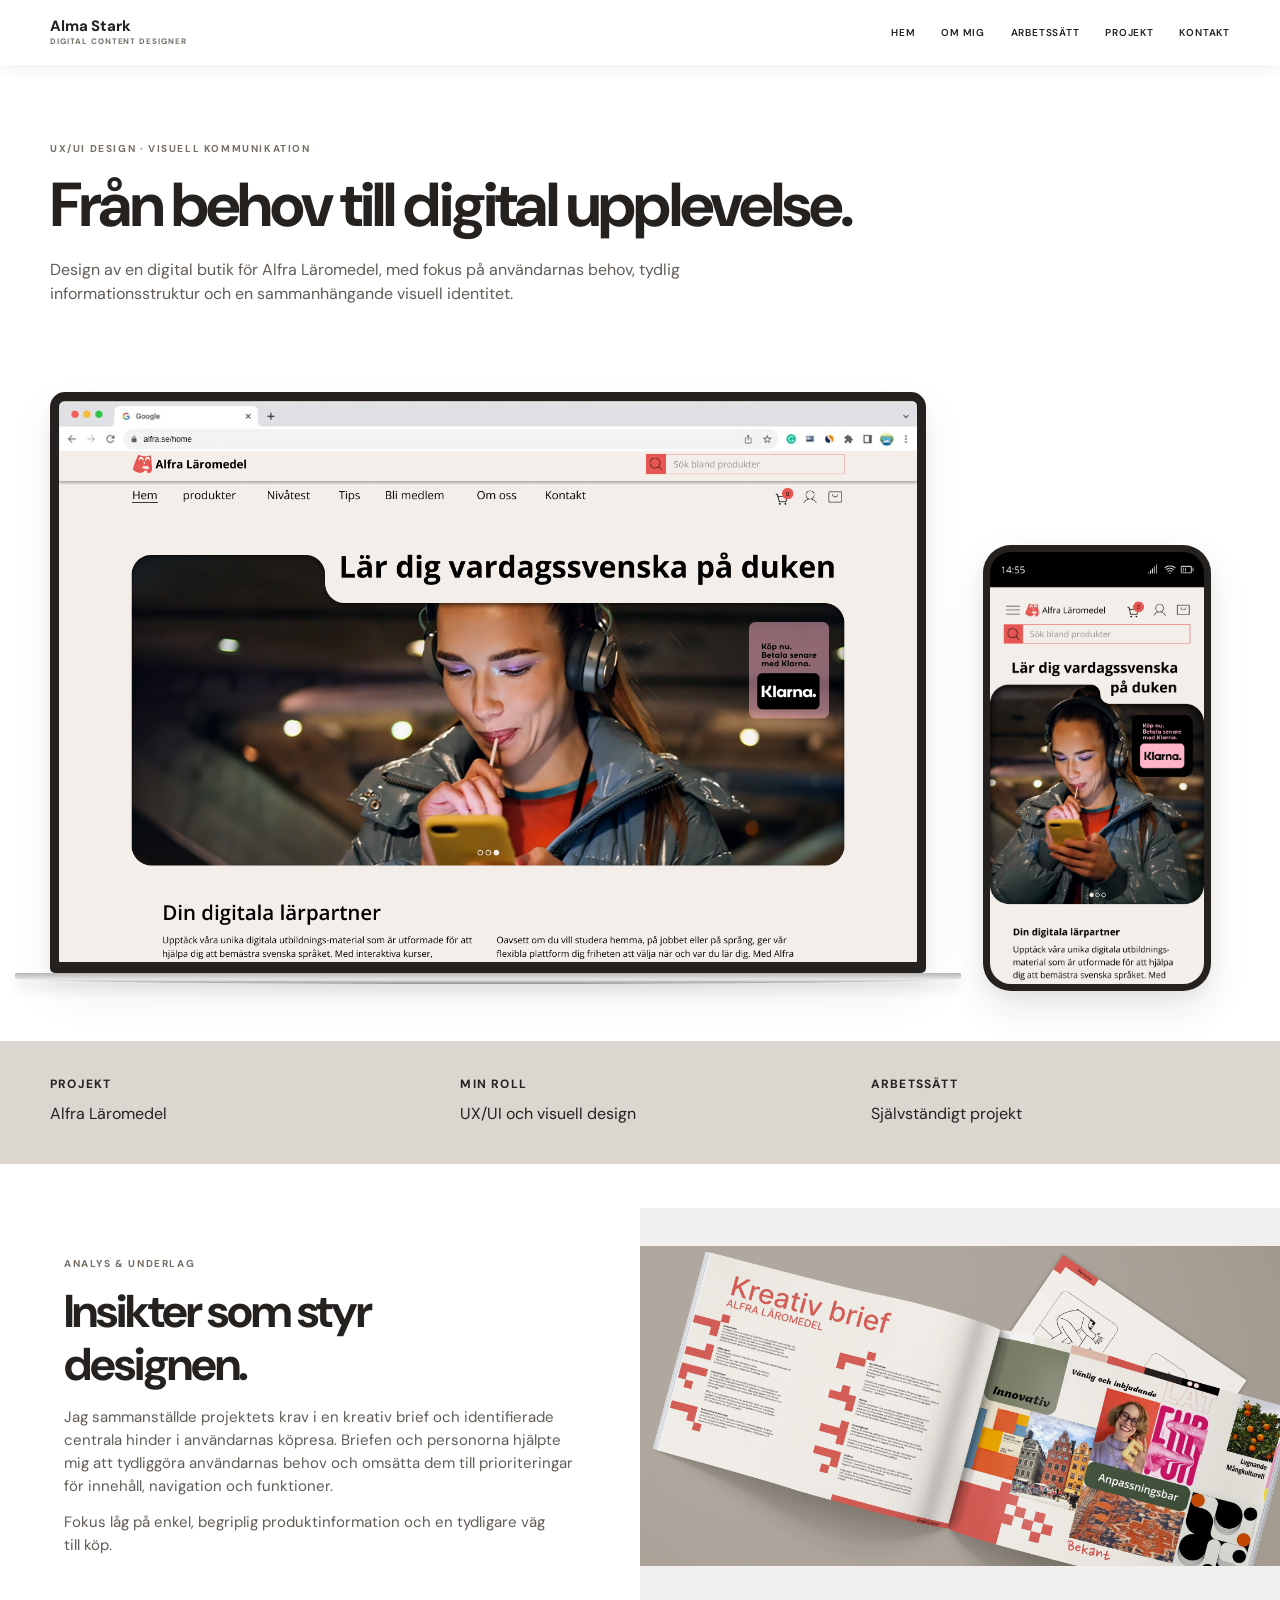
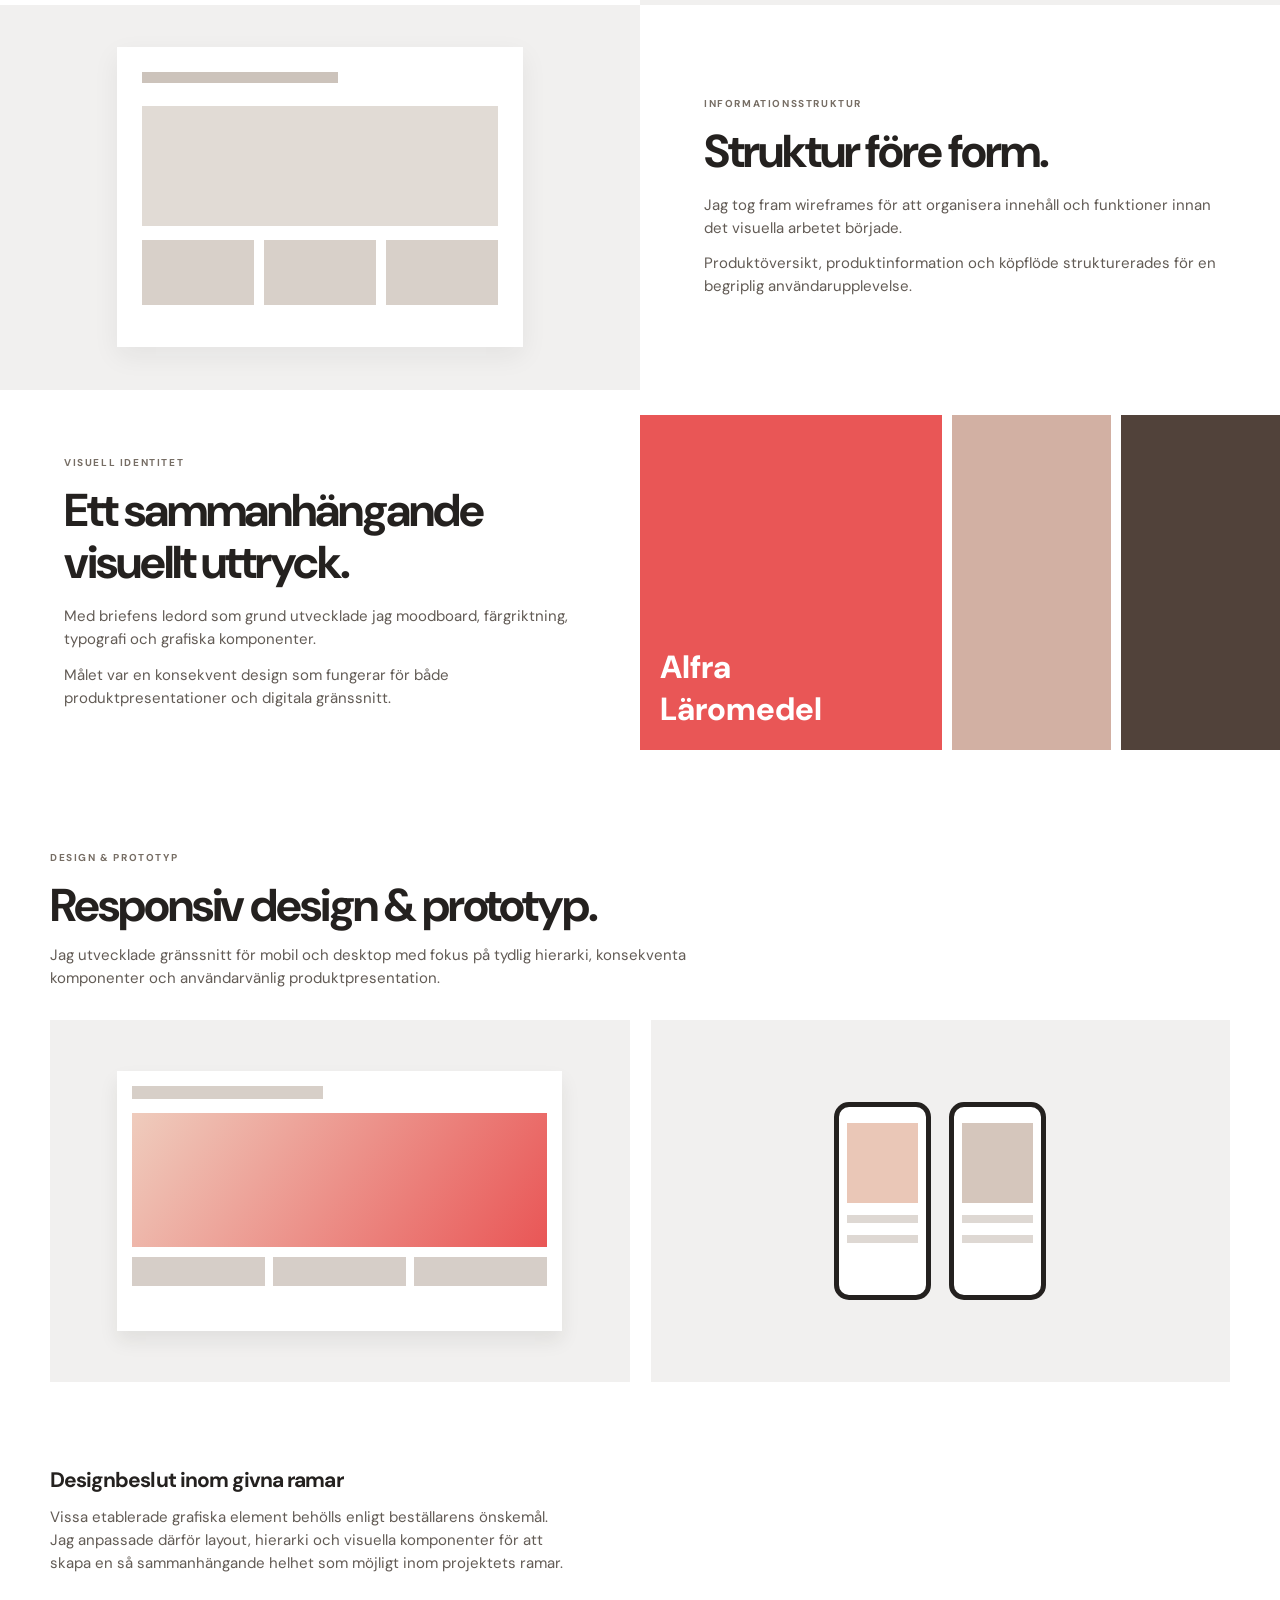
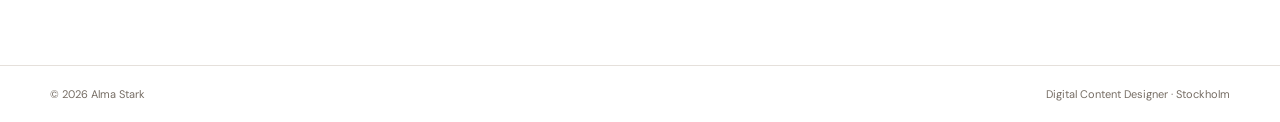
==== commit c5b30a43: "Replace analysis placeholder with uploaded creative brief mockup" ====
--- a/cases/alfra-laromedel.html
+++ b/cases/alfra-laromedel.html
@@ -20,7 +20,7 @@
 .case-detail .case-meta-band .case-meta dt{font-size:12px;font-weight:700;letter-spacing:.1em}
 .case-detail .case-meta-band .case-meta dd{font-size:16px;line-height:1.45;margin-top:10px;color:var(--ink)}
 @media(max-width:700px){.case-detail .case-meta-band{padding:30px 0 34px;margin-bottom:30px}.case-detail .case-meta-band .case-meta{grid-template-columns:1fr;gap:22px}.case-detail .case-meta-band .case-meta dd{font-size:15px}}
-</style></head><body>
+.case-detail .analysis-single .image-side{min-width:0}.case-detail .analysis-real-image{display:block;width:100%;height:100%;min-height:385px;object-fit:contain;background:var(--image-placeholder)}@media(max-width:700px){.case-detail .analysis-real-image{height:auto;min-height:0}}</style></head><body>
 <header class="site-header"><div class="container navigation"><a class="brand" href="../index.html"><strong>Alma Stark</strong><span>DIGITAL CONTENT DESIGNER</span></a><button class="menu-toggle" type="button" aria-expanded="false" aria-controls="site-nav" aria-label="Öppna menyn"><span></span><span></span><span></span></button><nav id="site-nav" aria-label="Huvudmeny"><a href="../index.html#home">HEM</a><a href="../index.html#about">OM MIG</a><a href="../index.html#focus">ARBETSSÄTT</a><a href="../index.html#work">PROJEKT</a><a href="../index.html#contact">KONTAKT</a></nav></div></header>
 <main class="case-detail">
 <section class="case-top container"><p class="kicker">UX/UI DESIGN · VISUELL KOMMUNIKATION</p><h1>Från behov till digital upplevelse.</h1><p class="case-intro">Design av en digital butik för Alfra Läromedel, med fokus på användarnas behov, tydlig informationsstruktur och en sammanhängande visuell identitet.</p></section>
@@ -28,7 +28,7 @@
 <div class="case-meta-band"><dl class="container case-meta"><div><dt>PROJEKT</dt><dd>Alfra Läromedel</dd></div><div><dt>MIN ROLL</dt><dd>UX/UI och visuell design</dd></div><div><dt>ARBETSSÄTT</dt><dd>Självständigt projekt</dd></div></dl></div>
 
 
-<section class="full-split analysis-single"><div class="copy-side"><p class="kicker">ANALYS & UNDERLAG</p><h2>Insikter som styr<br>designen.</h2><p>Jag sammanställde projektets krav i en kreativ brief och identifierade centrala hinder i användarnas köpresa. Briefen och personorna hjälpte mig att tydliggöra användarnas behov och omsätta dem till prioriteringar för innehåll, navigation och funktioner.</p><p>Fokus låg på enkel, begriplig produktinformation och en tydligare väg till köp.</p></div><div class="image-side"><div class="analysis-picture"><div class="analysis-page"><small>KREATIV BRIEF & PERSONAS</small><strong>Användarnas behov i fokus</strong><div class="analysis-lines"><i></i><i></i><i></i></div><div class="analysis-content"><span></span><span></span></div></div></div></div></section>
+<section class="full-split analysis-single"><div class="copy-side"><p class="kicker">ANALYS & UNDERLAG</p><h2>Insikter som styr<br>designen.</h2><p>Jag sammanställde projektets krav i en kreativ brief och identifierade centrala hinder i användarnas köpresa. Briefen och personorna hjälpte mig att tydliggöra användarnas behov och omsätta dem till prioriteringar för innehåll, navigation och funktioner.</p><p>Fokus låg på enkel, begriplig produktinformation och en tydligare väg till köp.</p></div><div class="image-side"><img class="analysis-real-image" src="../assets/alfra-creative-brief-mockup.jpg" alt="Kreativ brief – mockup av Alma Starks analysarbete" loading="lazy"></div></section>
 <section class="full-split"><div class="image-side"><div class="wire-canvas"><div class="wire-paper"><div class="heading"></div><div class="banner"></div><div class="tiles"><i></i><i></i><i></i></div></div></div></div><div class="copy-side"><p class="kicker">INFORMATIONSSTRUKTUR</p><h2>Struktur före form.</h2><p>Jag tog fram wireframes för att organisera innehåll och funktioner innan det visuella arbetet började.</p><p>Produktöversikt, produktinformation och köpflöde strukturerades för en begriplig användarupplevelse.</p></div></section>
 <section class="full-split"><div class="copy-side"><p class="kicker">VISUELL IDENTITET</p><h2>Ett sammanhängande visuellt uttryck.</h2><p>Med briefens ledord som grund utvecklade jag moodboard, färgriktning, typografi och grafiska komponenter.</p><p>Målet var en konsekvent design som fungerar för både produktpresentationer och digitala gränssnitt.</p></div><div class="image-side"><div class="identity-stage"><div>Alfra<br>Läromedel</div><div></div><div></div></div></div></section>
 <section class="case-section container"><div class="proto-intro"><p class="kicker">DESIGN & PROTOTYP</p><h2>Responsiv design & prototyp.</h2><p>Jag utvecklade gränssnitt för mobil och desktop med fokus på tydlig hierarki, konsekventa komponenter och användarvänlig produktpresentation.</p></div><div class="proto-grid"><figure class="proto-figure"><div class="proto-browser"><div class="pb-bar"></div><div class="pb-main"></div><div class="pb-tiles"><span></span><span></span><span></span></div></div></figure><figure class="proto-figure"><div class="proto-mobile"><div><i></i><span></span><span></span></div><div><i></i><span></span><span></span></div></div></figure></div></section>
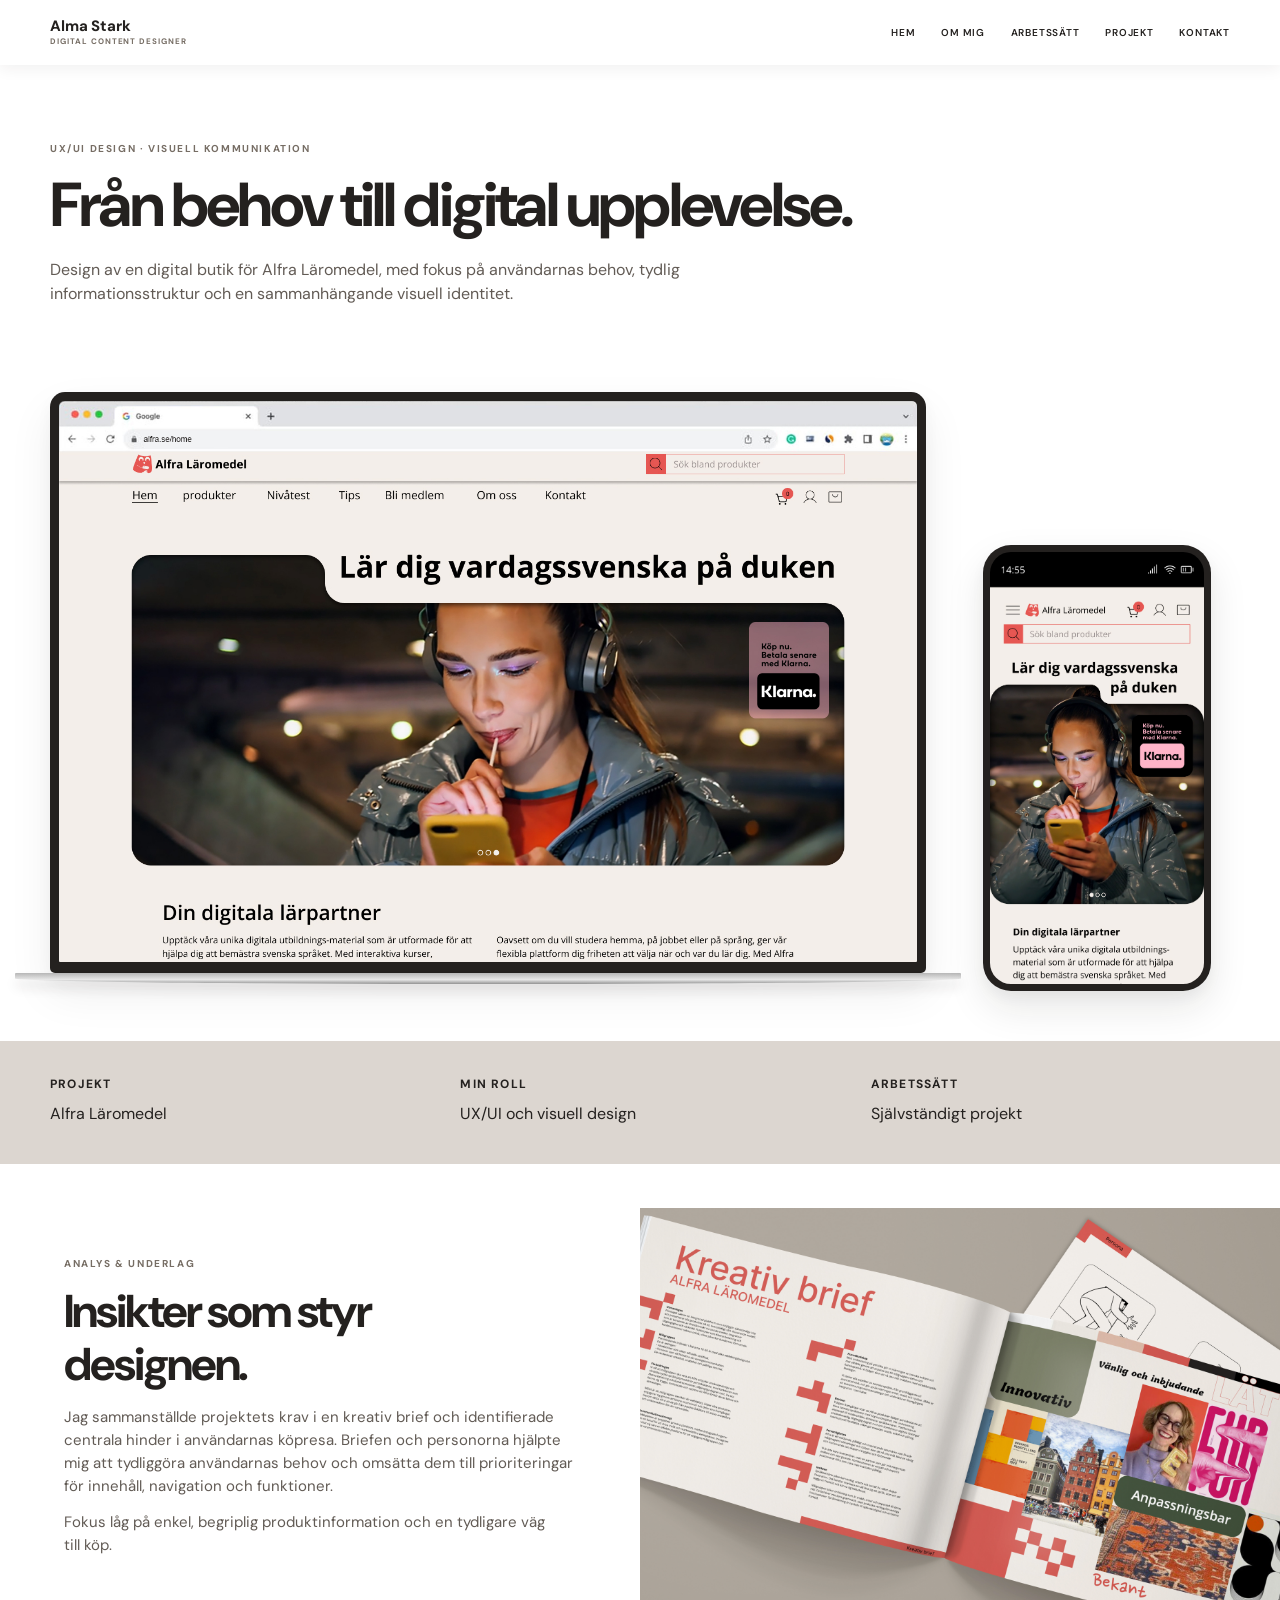
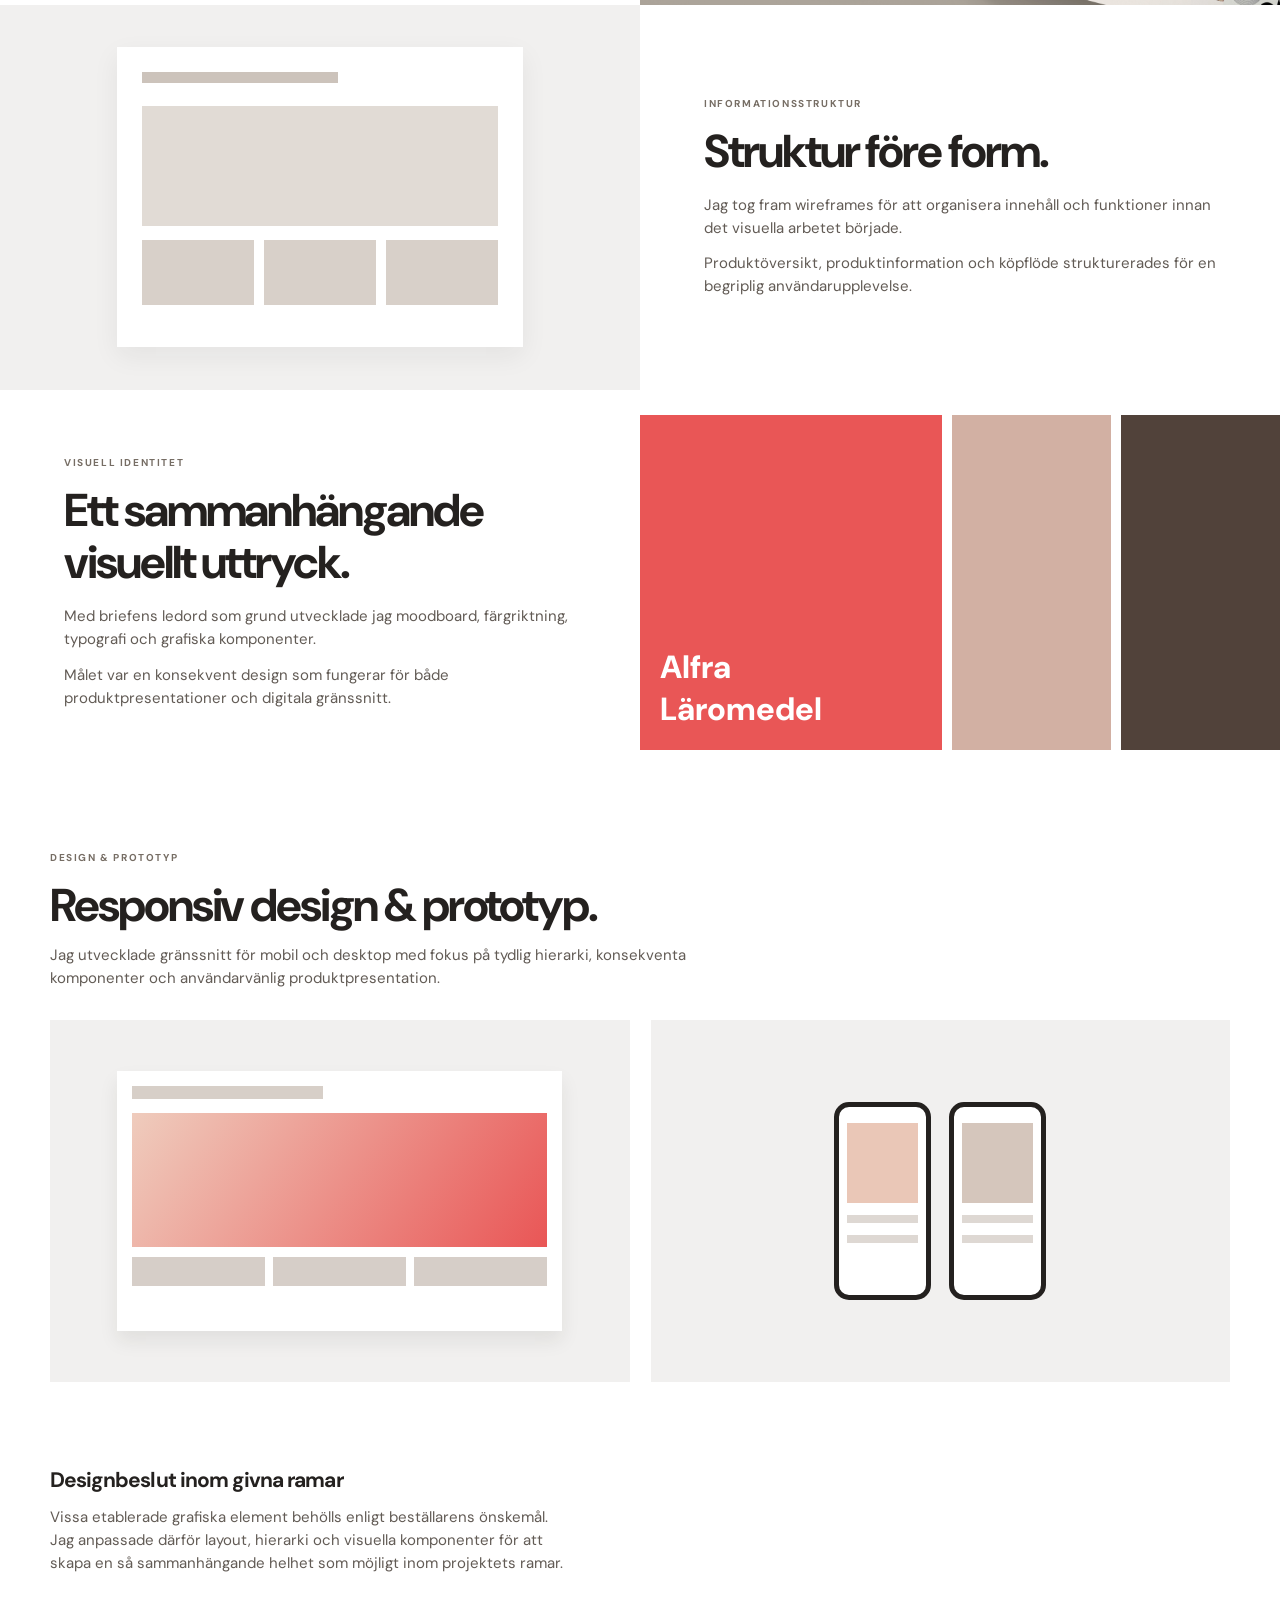
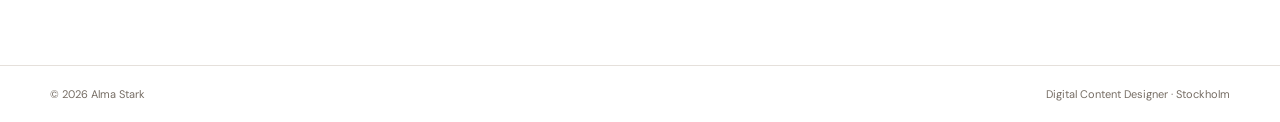
==== commit 0e47af0d: "Fix mobile wireframe section order and crop brief image without letterboxing" ====
--- a/cases/alfra-laromedel.html
+++ b/cases/alfra-laromedel.html
@@ -20,7 +20,15 @@
 .case-detail .case-meta-band .case-meta dt{font-size:12px;font-weight:700;letter-spacing:.1em}
 .case-detail .case-meta-band .case-meta dd{font-size:16px;line-height:1.45;margin-top:10px;color:var(--ink)}
 @media(max-width:700px){.case-detail .case-meta-band{padding:30px 0 34px;margin-bottom:30px}.case-detail .case-meta-band .case-meta{grid-template-columns:1fr;gap:22px}.case-detail .case-meta-band .case-meta dd{font-size:15px}}
-.case-detail .analysis-single .image-side{min-width:0}.case-detail .analysis-real-image{display:block;width:100%;height:100%;min-height:385px;object-fit:contain;background:var(--image-placeholder)}@media(max-width:700px){.case-detail .analysis-real-image{height:auto;min-height:0}}</style></head><body>
+.case-detail .analysis-single .image-side{min-width:0}.case-detail .analysis-real-image{display:block;width:100%;height:100%;min-height:385px;object-fit:contain;background:var(--image-placeholder)}@media(max-width:700px){.case-detail .analysis-real-image{height:auto;min-height:0}}/* Remove letterboxing on the brief image and order wireframe text before its image on small screens. */
+.case-detail .analysis-single .image-side{overflow:hidden;background:var(--image-placeholder)}
+.case-detail .analysis-single .analysis-real-image{object-fit:cover;object-position:center;width:100%;height:100%;min-height:385px}
+@media(max-width:700px){
+.case-detail .analysis-single .analysis-real-image{aspect-ratio:16/9;min-height:0;height:auto;object-fit:cover}
+.case-detail .wireframe-section .copy-side{order:1}
+.case-detail .wireframe-section .image-side{order:2}
+}
+</style></head><body>
 <header class="site-header"><div class="container navigation"><a class="brand" href="../index.html"><strong>Alma Stark</strong><span>DIGITAL CONTENT DESIGNER</span></a><button class="menu-toggle" type="button" aria-expanded="false" aria-controls="site-nav" aria-label="Öppna menyn"><span></span><span></span><span></span></button><nav id="site-nav" aria-label="Huvudmeny"><a href="../index.html#home">HEM</a><a href="../index.html#about">OM MIG</a><a href="../index.html#focus">ARBETSSÄTT</a><a href="../index.html#work">PROJEKT</a><a href="../index.html#contact">KONTAKT</a></nav></div></header>
 <main class="case-detail">
 <section class="case-top container"><p class="kicker">UX/UI DESIGN · VISUELL KOMMUNIKATION</p><h1>Från behov till digital upplevelse.</h1><p class="case-intro">Design av en digital butik för Alfra Läromedel, med fokus på användarnas behov, tydlig informationsstruktur och en sammanhängande visuell identitet.</p></section>
@@ -29,7 +37,7 @@
 
 
 <section class="full-split analysis-single"><div class="copy-side"><p class="kicker">ANALYS & UNDERLAG</p><h2>Insikter som styr<br>designen.</h2><p>Jag sammanställde projektets krav i en kreativ brief och identifierade centrala hinder i användarnas köpresa. Briefen och personorna hjälpte mig att tydliggöra användarnas behov och omsätta dem till prioriteringar för innehåll, navigation och funktioner.</p><p>Fokus låg på enkel, begriplig produktinformation och en tydligare väg till köp.</p></div><div class="image-side"><img class="analysis-real-image" src="../assets/alfra-creative-brief-mockup.jpg" alt="Kreativ brief – mockup av Alma Starks analysarbete" loading="lazy"></div></section>
-<section class="full-split"><div class="image-side"><div class="wire-canvas"><div class="wire-paper"><div class="heading"></div><div class="banner"></div><div class="tiles"><i></i><i></i><i></i></div></div></div></div><div class="copy-side"><p class="kicker">INFORMATIONSSTRUKTUR</p><h2>Struktur före form.</h2><p>Jag tog fram wireframes för att organisera innehåll och funktioner innan det visuella arbetet började.</p><p>Produktöversikt, produktinformation och köpflöde strukturerades för en begriplig användarupplevelse.</p></div></section>
+<section class="full-split wireframe-section"><div class="image-side"><div class="wire-canvas"><div class="wire-paper"><div class="heading"></div><div class="banner"></div><div class="tiles"><i></i><i></i><i></i></div></div></div></div><div class="copy-side"><p class="kicker">INFORMATIONSSTRUKTUR</p><h2>Struktur före form.</h2><p>Jag tog fram wireframes för att organisera innehåll och funktioner innan det visuella arbetet började.</p><p>Produktöversikt, produktinformation och köpflöde strukturerades för en begriplig användarupplevelse.</p></div></section>
 <section class="full-split"><div class="copy-side"><p class="kicker">VISUELL IDENTITET</p><h2>Ett sammanhängande visuellt uttryck.</h2><p>Med briefens ledord som grund utvecklade jag moodboard, färgriktning, typografi och grafiska komponenter.</p><p>Målet var en konsekvent design som fungerar för både produktpresentationer och digitala gränssnitt.</p></div><div class="image-side"><div class="identity-stage"><div>Alfra<br>Läromedel</div><div></div><div></div></div></div></section>
 <section class="case-section container"><div class="proto-intro"><p class="kicker">DESIGN & PROTOTYP</p><h2>Responsiv design & prototyp.</h2><p>Jag utvecklade gränssnitt för mobil och desktop med fokus på tydlig hierarki, konsekventa komponenter och användarvänlig produktpresentation.</p></div><div class="proto-grid"><figure class="proto-figure"><div class="proto-browser"><div class="pb-bar"></div><div class="pb-main"></div><div class="pb-tiles"><span></span><span></span><span></span></div></div></figure><figure class="proto-figure"><div class="proto-mobile"><div><i></i><span></span><span></span></div><div><i></i><span></span><span></span></div></div></figure></div></section>
 <section class="container case-end"><div><h3>Designbeslut inom givna ramar</h3><p>Vissa etablerade grafiska element behölls enligt beställarens önskemål. Jag anpassade därför layout, hierarki och visuella komponenter för att skapa en så sammanhängande helhet som möjligt inom projektets ramar.</p></div></section>
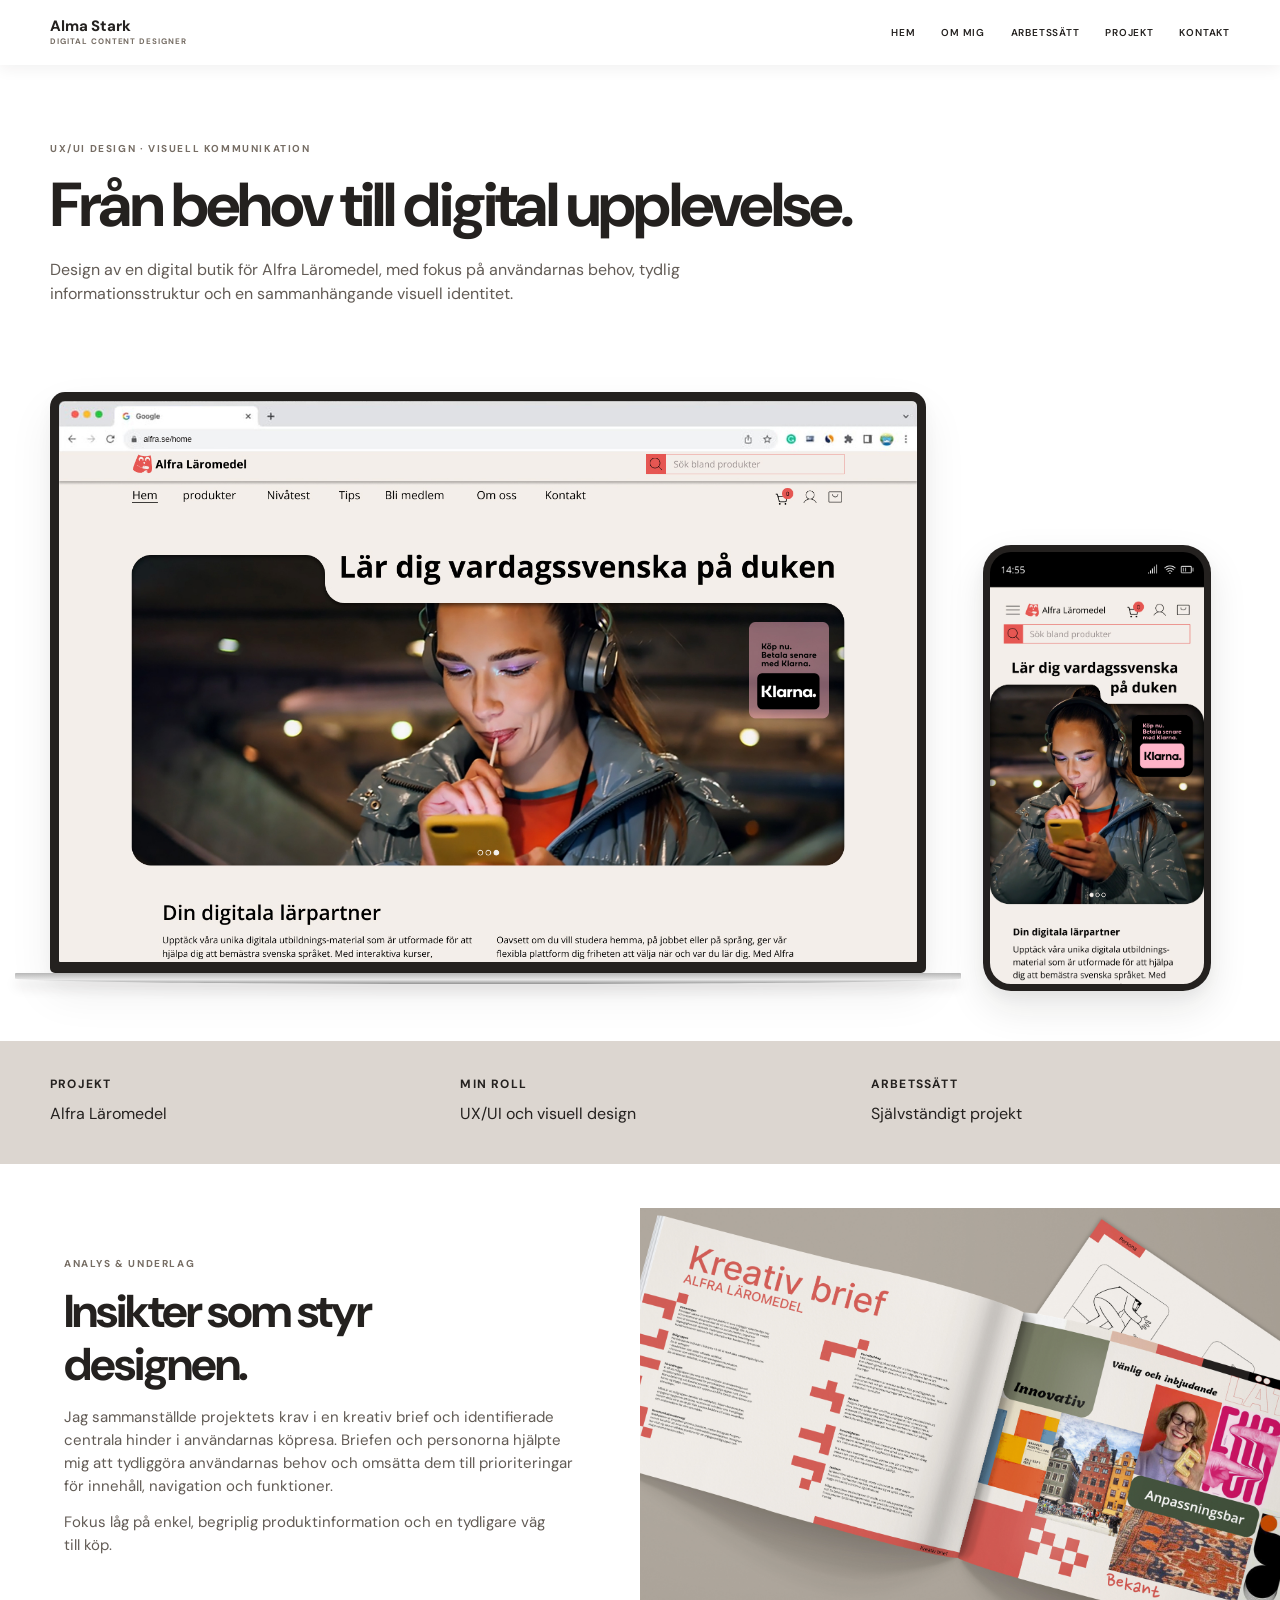
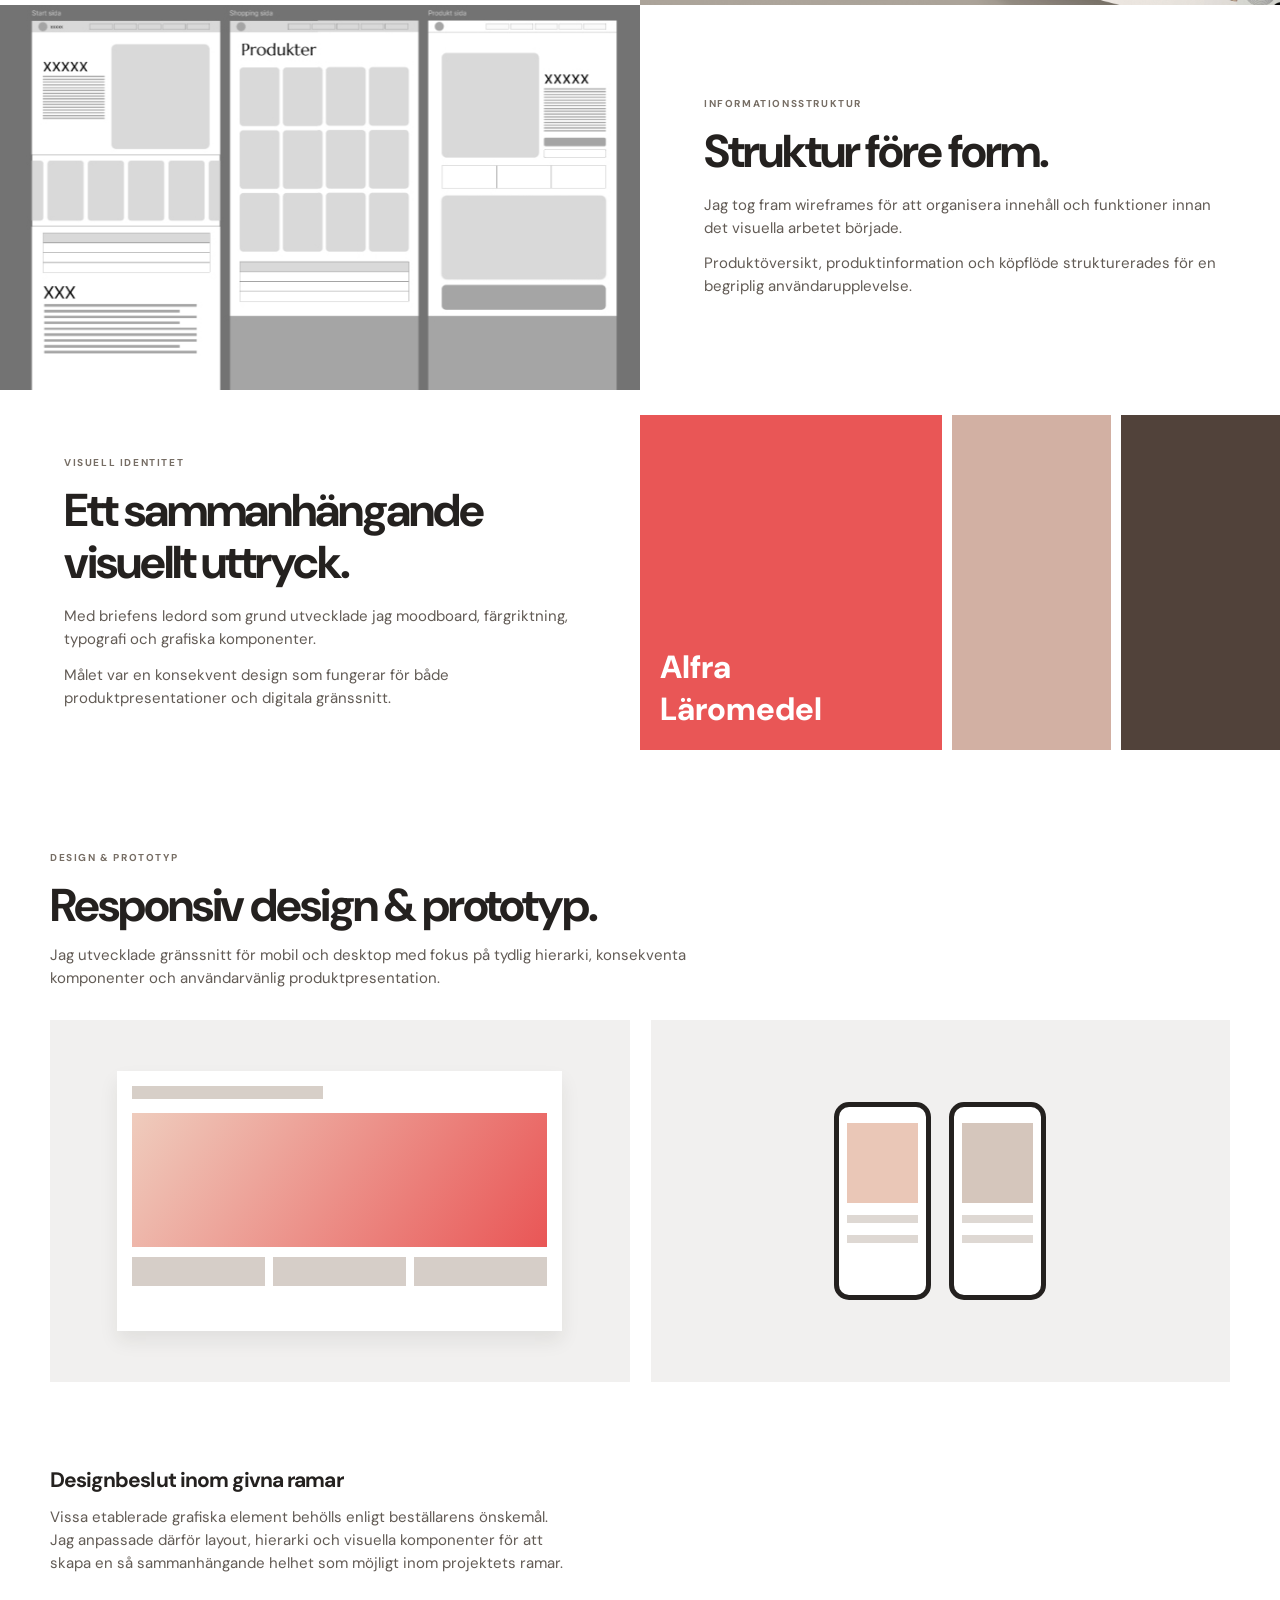
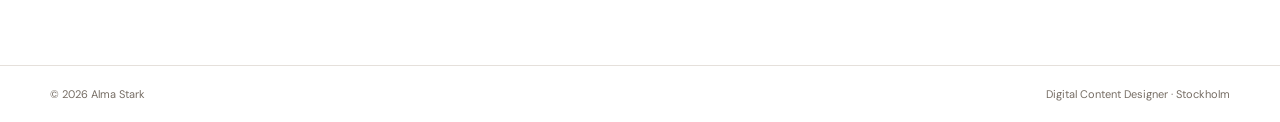
==== commit 71918f94: "Replace wireframe placeholder with uploaded mockup and maintain responsive text order" ====
--- a/cases/alfra-laromedel.html
+++ b/cases/alfra-laromedel.html
@@ -28,7 +28,7 @@
 .case-detail .wireframe-section .copy-side{order:1}
 .case-detail .wireframe-section .image-side{order:2}
 }
-</style></head><body>
+.case-detail .wireframe-section .image-side{overflow:hidden;background:var(--image-placeholder)}.case-detail .wireframe-real-image{display:block;width:100%;height:100%;min-height:385px;object-fit:cover;object-position:center}@media(max-width:700px){.case-detail .wireframe-real-image{height:auto;min-height:0;aspect-ratio:16/9;object-fit:cover}}</style></head><body>
 <header class="site-header"><div class="container navigation"><a class="brand" href="../index.html"><strong>Alma Stark</strong><span>DIGITAL CONTENT DESIGNER</span></a><button class="menu-toggle" type="button" aria-expanded="false" aria-controls="site-nav" aria-label="Öppna menyn"><span></span><span></span><span></span></button><nav id="site-nav" aria-label="Huvudmeny"><a href="../index.html#home">HEM</a><a href="../index.html#about">OM MIG</a><a href="../index.html#focus">ARBETSSÄTT</a><a href="../index.html#work">PROJEKT</a><a href="../index.html#contact">KONTAKT</a></nav></div></header>
 <main class="case-detail">
 <section class="case-top container"><p class="kicker">UX/UI DESIGN · VISUELL KOMMUNIKATION</p><h1>Från behov till digital upplevelse.</h1><p class="case-intro">Design av en digital butik för Alfra Läromedel, med fokus på användarnas behov, tydlig informationsstruktur och en sammanhängande visuell identitet.</p></section>
@@ -37,7 +37,7 @@
 
 
 <section class="full-split analysis-single"><div class="copy-side"><p class="kicker">ANALYS & UNDERLAG</p><h2>Insikter som styr<br>designen.</h2><p>Jag sammanställde projektets krav i en kreativ brief och identifierade centrala hinder i användarnas köpresa. Briefen och personorna hjälpte mig att tydliggöra användarnas behov och omsätta dem till prioriteringar för innehåll, navigation och funktioner.</p><p>Fokus låg på enkel, begriplig produktinformation och en tydligare väg till köp.</p></div><div class="image-side"><img class="analysis-real-image" src="../assets/alfra-creative-brief-mockup.jpg" alt="Kreativ brief – mockup av Alma Starks analysarbete" loading="lazy"></div></section>
-<section class="full-split wireframe-section"><div class="image-side"><div class="wire-canvas"><div class="wire-paper"><div class="heading"></div><div class="banner"></div><div class="tiles"><i></i><i></i><i></i></div></div></div></div><div class="copy-side"><p class="kicker">INFORMATIONSSTRUKTUR</p><h2>Struktur före form.</h2><p>Jag tog fram wireframes för att organisera innehåll och funktioner innan det visuella arbetet började.</p><p>Produktöversikt, produktinformation och köpflöde strukturerades för en begriplig användarupplevelse.</p></div></section>
+<section class="full-split wireframe-section"><div class="image-side"><img class="wireframe-real-image" src="../assets/alfra-wireframe-mockup.jpg" alt="Wireframe och informationsstruktur för Alfra Läromedel" loading="lazy"></div><div class="copy-side"><p class="kicker">INFORMATIONSSTRUKTUR</p><h2>Struktur före form.</h2><p>Jag tog fram wireframes för att organisera innehåll och funktioner innan det visuella arbetet började.</p><p>Produktöversikt, produktinformation och köpflöde strukturerades för en begriplig användarupplevelse.</p></div></section>
 <section class="full-split"><div class="copy-side"><p class="kicker">VISUELL IDENTITET</p><h2>Ett sammanhängande visuellt uttryck.</h2><p>Med briefens ledord som grund utvecklade jag moodboard, färgriktning, typografi och grafiska komponenter.</p><p>Målet var en konsekvent design som fungerar för både produktpresentationer och digitala gränssnitt.</p></div><div class="image-side"><div class="identity-stage"><div>Alfra<br>Läromedel</div><div></div><div></div></div></div></section>
 <section class="case-section container"><div class="proto-intro"><p class="kicker">DESIGN & PROTOTYP</p><h2>Responsiv design & prototyp.</h2><p>Jag utvecklade gränssnitt för mobil och desktop med fokus på tydlig hierarki, konsekventa komponenter och användarvänlig produktpresentation.</p></div><div class="proto-grid"><figure class="proto-figure"><div class="proto-browser"><div class="pb-bar"></div><div class="pb-main"></div><div class="pb-tiles"><span></span><span></span><span></span></div></div></figure><figure class="proto-figure"><div class="proto-mobile"><div><i></i><span></span><span></span></div><div><i></i><span></span><span></span></div></div></figure></div></section>
 <section class="container case-end"><div><h3>Designbeslut inom givna ramar</h3><p>Vissa etablerade grafiska element behölls enligt beställarens önskemål. Jag anpassade därför layout, hierarki och visuella komponenter för att skapa en så sammanhängande helhet som möjligt inom projektets ramar.</p></div></section>
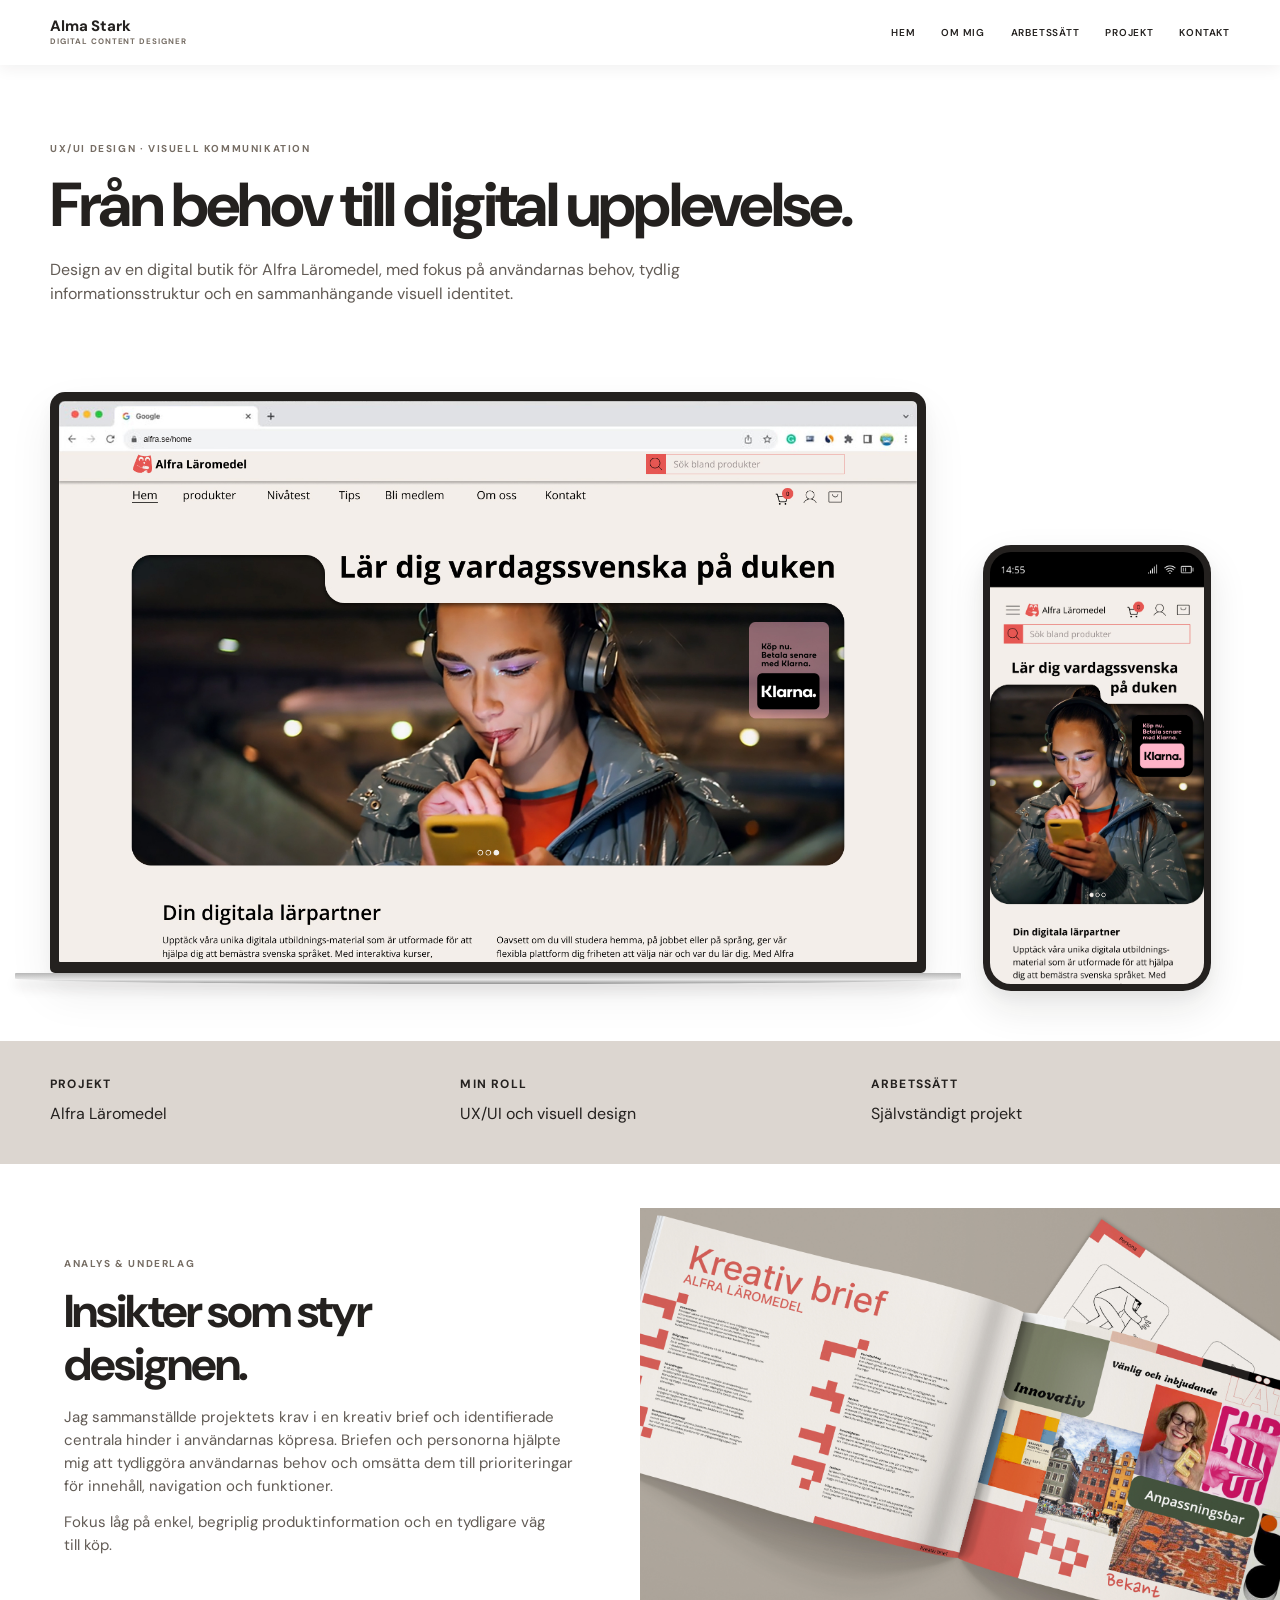
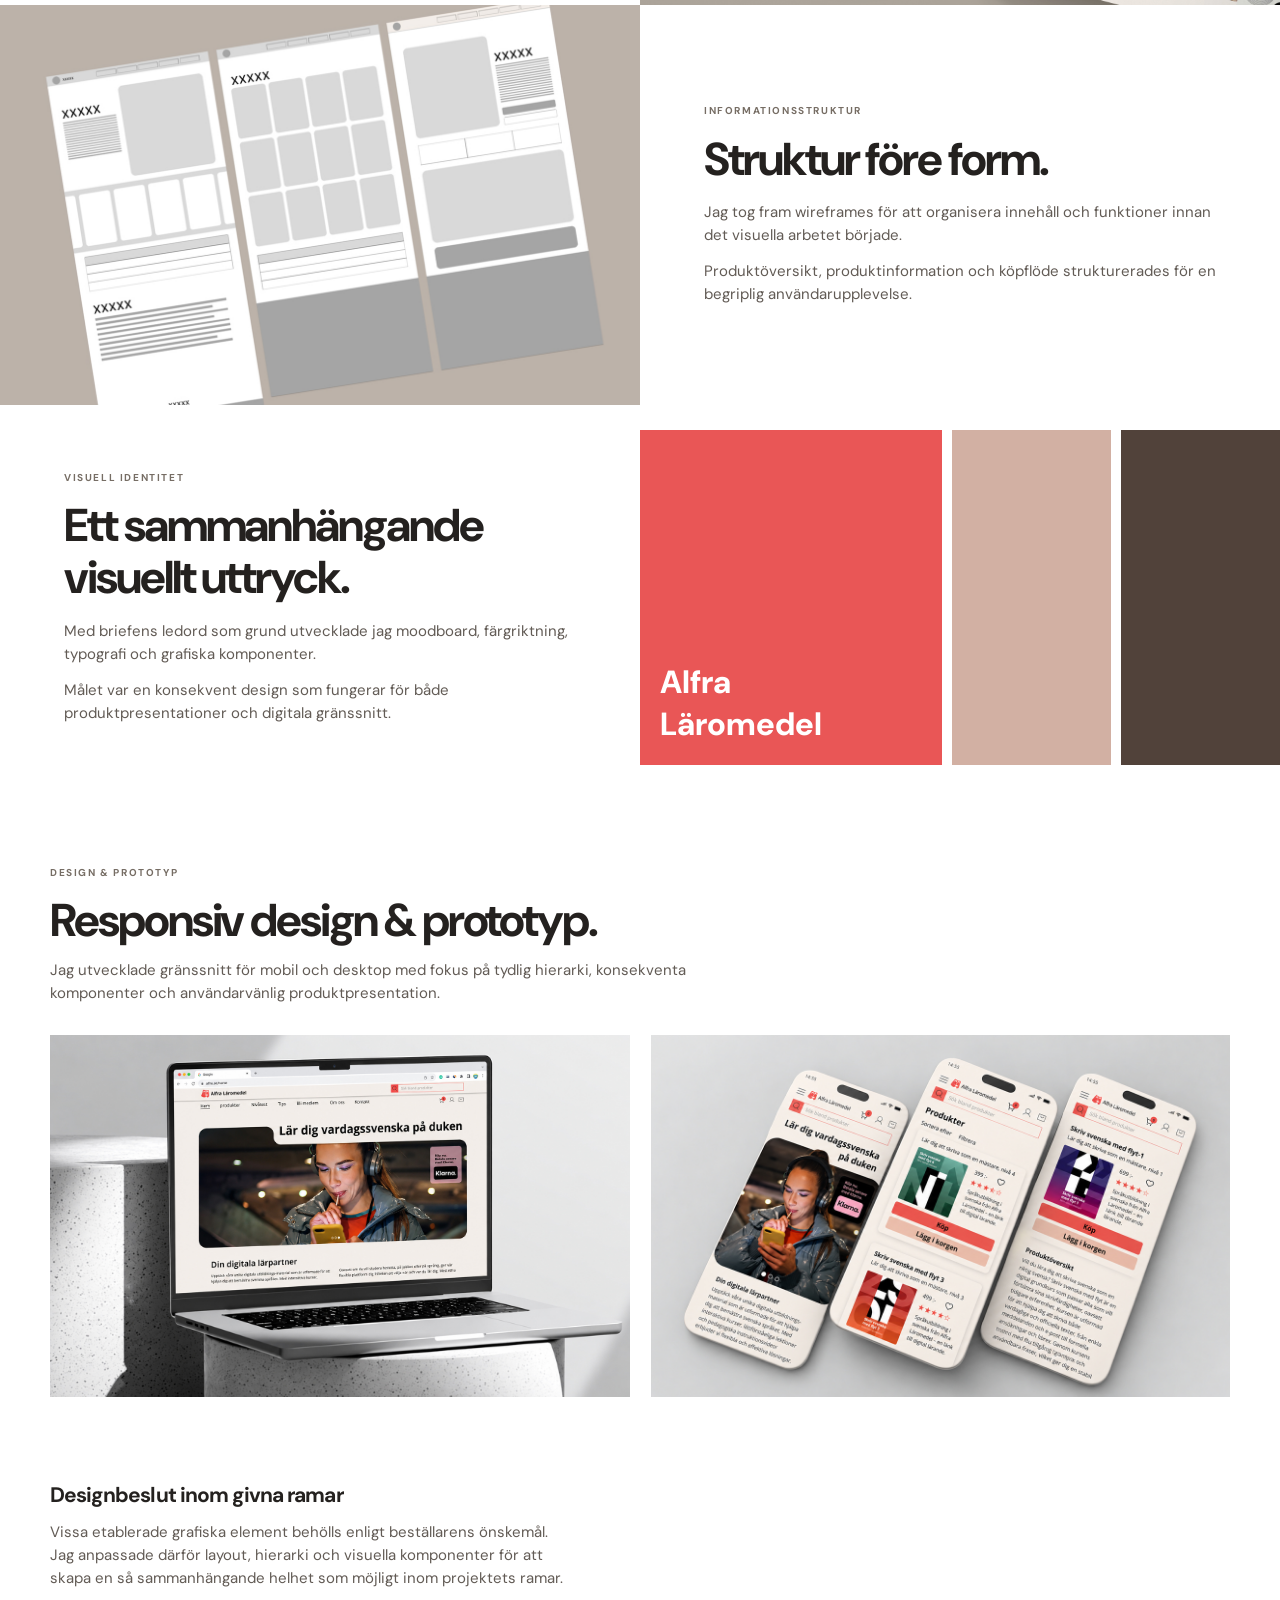
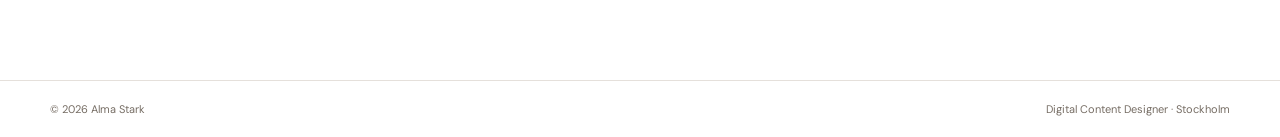
==== commit a40ca63b: "Display uploaded desktop and mobile prototype images in case study" ====
--- a/cases/alfra-laromedel.html
+++ b/cases/alfra-laromedel.html
@@ -28,7 +28,7 @@
 .case-detail .wireframe-section .copy-side{order:1}
 .case-detail .wireframe-section .image-side{order:2}
 }
-.case-detail .wireframe-section .image-side{overflow:hidden;background:var(--image-placeholder)}.case-detail .wireframe-real-image{display:block;width:100%;height:100%;min-height:385px;object-fit:cover;object-position:center}@media(max-width:700px){.case-detail .wireframe-real-image{height:auto;min-height:0;aspect-ratio:16/9;object-fit:cover}}</style></head><body>
+.case-detail .wireframe-section .image-side{overflow:hidden;background:var(--image-placeholder)}.case-detail .wireframe-real-image{display:block;width:100%;height:100%;min-height:385px;object-fit:cover;object-position:center}@media(max-width:700px){.case-detail .wireframe-real-image{height:auto;min-height:0;aspect-ratio:16/9;object-fit:cover}}.case-detail .proto-figure{padding:0;overflow:hidden}.case-detail .alfra-prototype-image{display:block;width:100%;height:100%;aspect-ratio:8/5;object-fit:contain;background:var(--image-placeholder)}</style></head><body>
 <header class="site-header"><div class="container navigation"><a class="brand" href="../index.html"><strong>Alma Stark</strong><span>DIGITAL CONTENT DESIGNER</span></a><button class="menu-toggle" type="button" aria-expanded="false" aria-controls="site-nav" aria-label="Öppna menyn"><span></span><span></span><span></span></button><nav id="site-nav" aria-label="Huvudmeny"><a href="../index.html#home">HEM</a><a href="../index.html#about">OM MIG</a><a href="../index.html#focus">ARBETSSÄTT</a><a href="../index.html#work">PROJEKT</a><a href="../index.html#contact">KONTAKT</a></nav></div></header>
 <main class="case-detail">
 <section class="case-top container"><p class="kicker">UX/UI DESIGN · VISUELL KOMMUNIKATION</p><h1>Från behov till digital upplevelse.</h1><p class="case-intro">Design av en digital butik för Alfra Läromedel, med fokus på användarnas behov, tydlig informationsstruktur och en sammanhängande visuell identitet.</p></section>
@@ -39,7 +39,7 @@
 <section class="full-split analysis-single"><div class="copy-side"><p class="kicker">ANALYS & UNDERLAG</p><h2>Insikter som styr<br>designen.</h2><p>Jag sammanställde projektets krav i en kreativ brief och identifierade centrala hinder i användarnas köpresa. Briefen och personorna hjälpte mig att tydliggöra användarnas behov och omsätta dem till prioriteringar för innehåll, navigation och funktioner.</p><p>Fokus låg på enkel, begriplig produktinformation och en tydligare väg till köp.</p></div><div class="image-side"><img class="analysis-real-image" src="../assets/alfra-creative-brief-mockup.jpg" alt="Kreativ brief – mockup av Alma Starks analysarbete" loading="lazy"></div></section>
 <section class="full-split wireframe-section"><div class="image-side"><img class="wireframe-real-image" src="../assets/alfra-wireframe-mockup.jpg" alt="Wireframe och informationsstruktur för Alfra Läromedel" loading="lazy"></div><div class="copy-side"><p class="kicker">INFORMATIONSSTRUKTUR</p><h2>Struktur före form.</h2><p>Jag tog fram wireframes för att organisera innehåll och funktioner innan det visuella arbetet började.</p><p>Produktöversikt, produktinformation och köpflöde strukturerades för en begriplig användarupplevelse.</p></div></section>
 <section class="full-split"><div class="copy-side"><p class="kicker">VISUELL IDENTITET</p><h2>Ett sammanhängande visuellt uttryck.</h2><p>Med briefens ledord som grund utvecklade jag moodboard, färgriktning, typografi och grafiska komponenter.</p><p>Målet var en konsekvent design som fungerar för både produktpresentationer och digitala gränssnitt.</p></div><div class="image-side"><div class="identity-stage"><div>Alfra<br>Läromedel</div><div></div><div></div></div></div></section>
-<section class="case-section container"><div class="proto-intro"><p class="kicker">DESIGN & PROTOTYP</p><h2>Responsiv design & prototyp.</h2><p>Jag utvecklade gränssnitt för mobil och desktop med fokus på tydlig hierarki, konsekventa komponenter och användarvänlig produktpresentation.</p></div><div class="proto-grid"><figure class="proto-figure"><div class="proto-browser"><div class="pb-bar"></div><div class="pb-main"></div><div class="pb-tiles"><span></span><span></span><span></span></div></div></figure><figure class="proto-figure"><div class="proto-mobile"><div><i></i><span></span><span></span></div><div><i></i><span></span><span></span></div></div></figure></div></section>
+<section class="case-section container"><div class="proto-intro"><p class="kicker">DESIGN & PROTOTYP</p><h2>Responsiv design & prototyp.</h2><p>Jag utvecklade gränssnitt för mobil och desktop med fokus på tydlig hierarki, konsekventa komponenter och användarvänlig produktpresentation.</p></div><div class="proto-grid"><figure class="proto-figure"><img class="alfra-prototype-image" src="../assets/alfra-prototype-desktop.jpg" alt="Alfra Läromedel – desktopprototyp" loading="lazy"></figure><figure class="proto-figure"><img class="alfra-prototype-image" src="../assets/alfra-prototype-mobile.jpg" alt="Alfra Läromedel – mobilprototyp" loading="lazy"></figure></div></section>
 <section class="container case-end"><div><h3>Designbeslut inom givna ramar</h3><p>Vissa etablerade grafiska element behölls enligt beställarens önskemål. Jag anpassade därför layout, hierarki och visuella komponenter för att skapa en så sammanhängande helhet som möjligt inom projektets ramar.</p></div></section>
 </main><footer class="footer"><div class="container"><span>© 2026 Alma Stark</span><span>Digital Content Designer · Stockholm</span></div></footer>
 
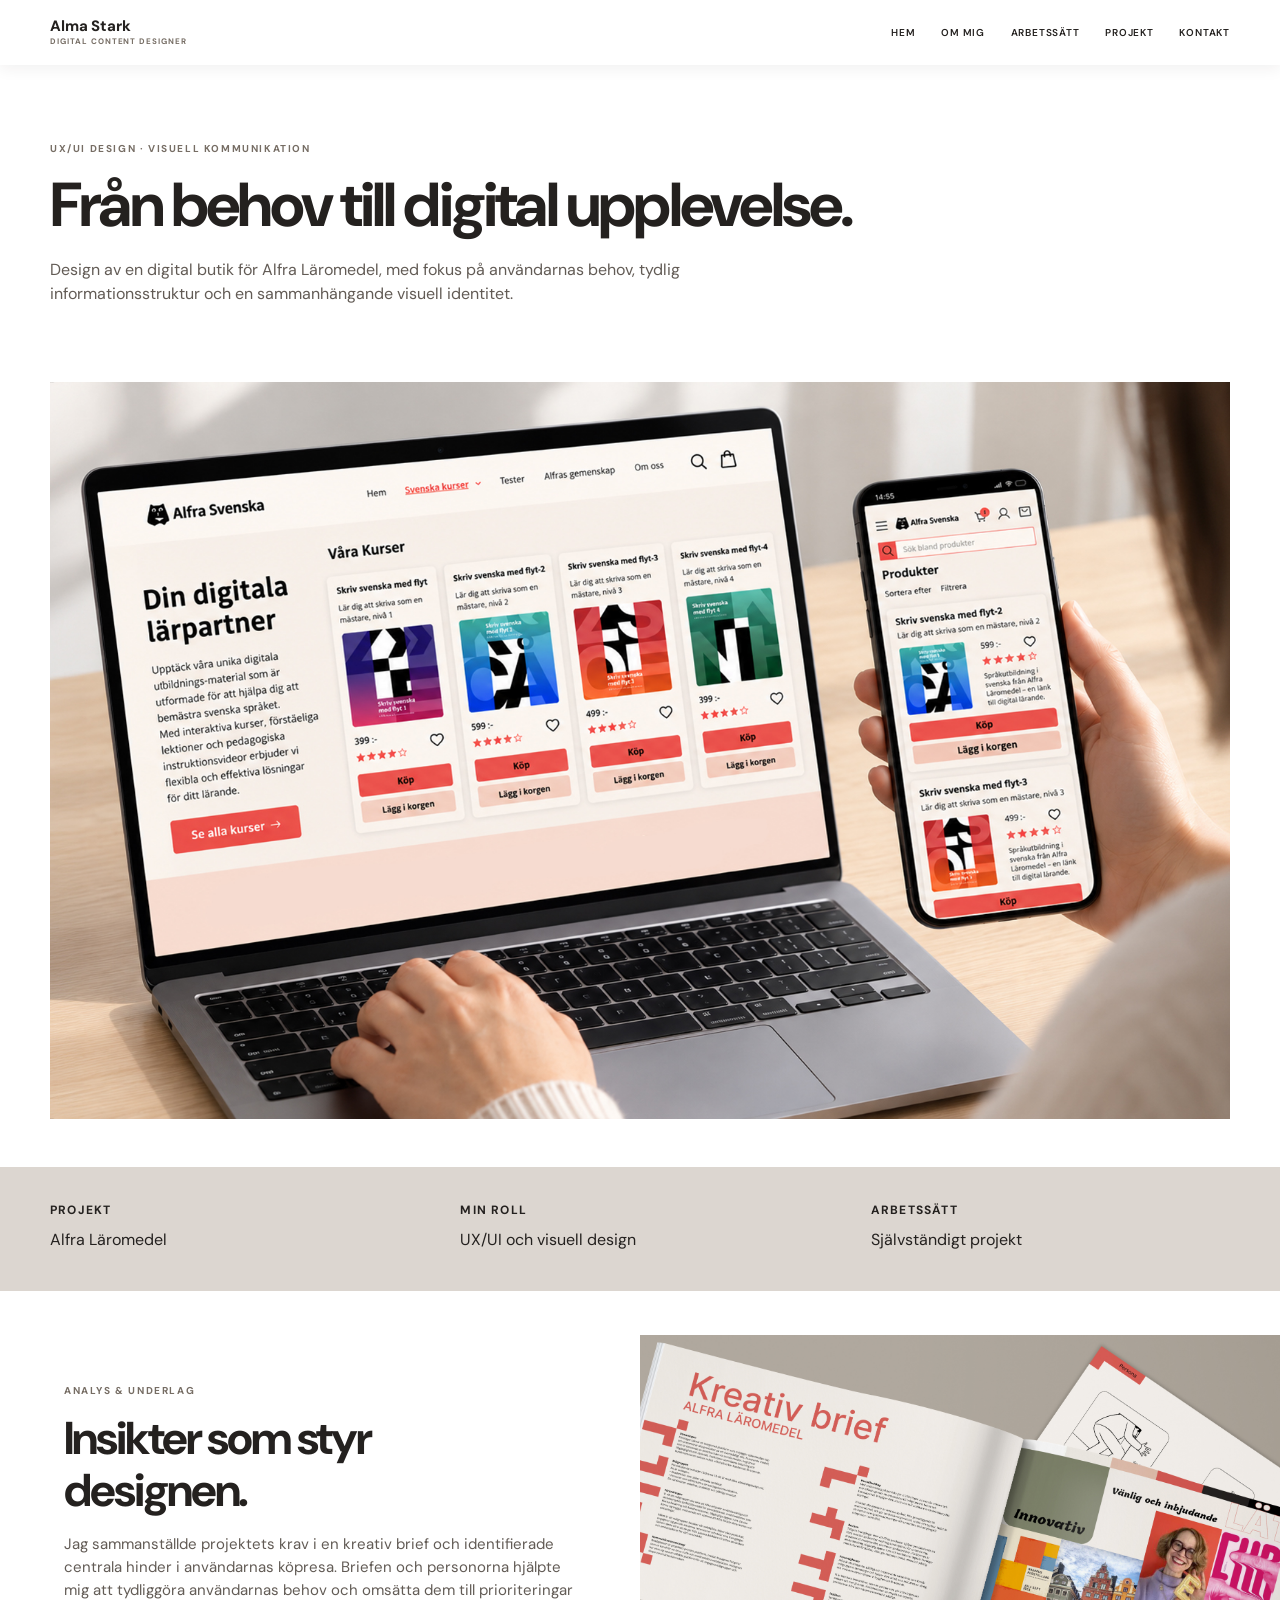
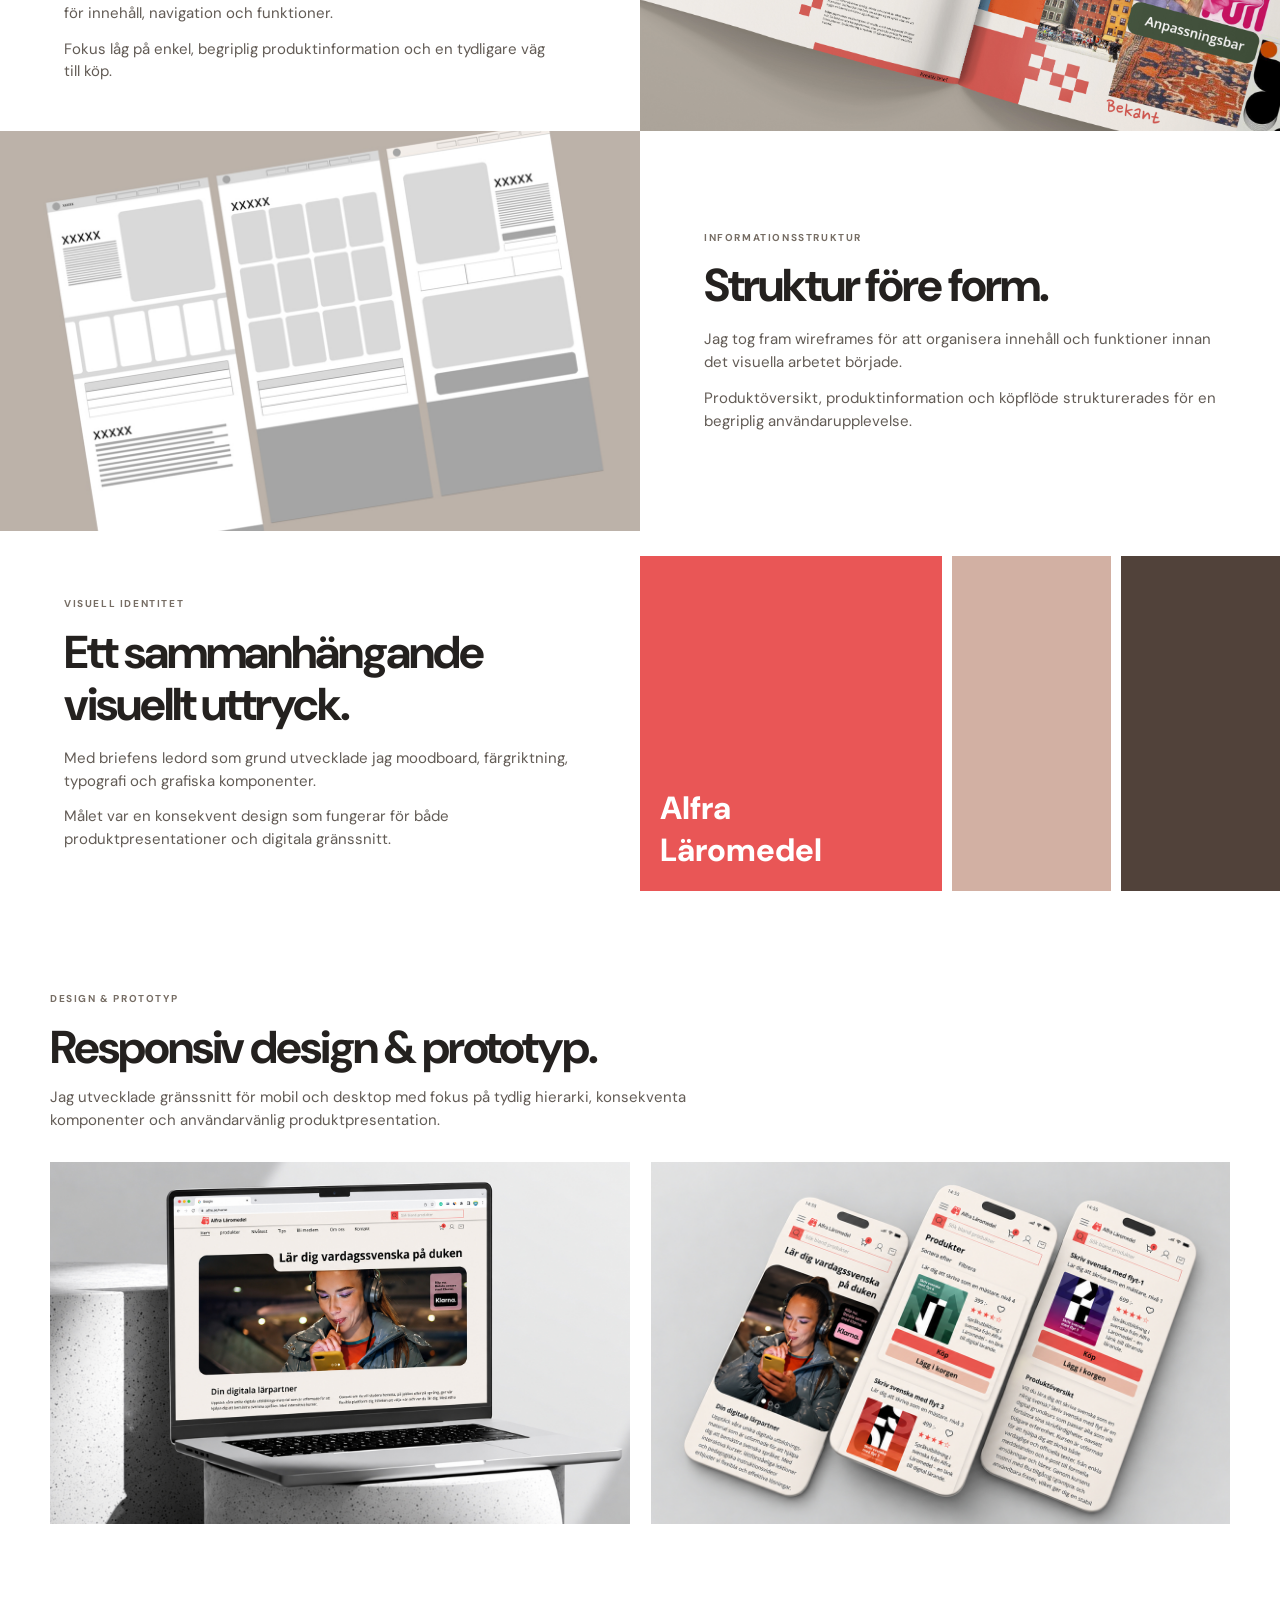
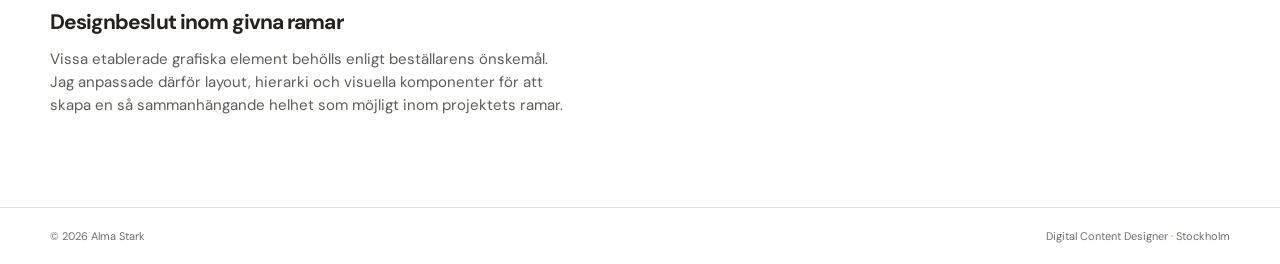
==== commit 9b89177d: "Replace device mockups with responsive 16:10 Alfra hero image" ====
--- a/cases/alfra-laromedel.html
+++ b/cases/alfra-laromedel.html
@@ -28,11 +28,11 @@
 .case-detail .wireframe-section .copy-side{order:1}
 .case-detail .wireframe-section .image-side{order:2}
 }
-.case-detail .wireframe-section .image-side{overflow:hidden;background:var(--image-placeholder)}.case-detail .wireframe-real-image{display:block;width:100%;height:100%;min-height:385px;object-fit:cover;object-position:center}@media(max-width:700px){.case-detail .wireframe-real-image{height:auto;min-height:0;aspect-ratio:16/9;object-fit:cover}}.case-detail .proto-figure{padding:0;overflow:hidden}.case-detail .alfra-prototype-image{display:block;width:100%;height:100%;aspect-ratio:8/5;object-fit:contain;background:var(--image-placeholder)}</style></head><body>
+.case-detail .wireframe-section .image-side{overflow:hidden;background:var(--image-placeholder)}.case-detail .wireframe-real-image{display:block;width:100%;height:100%;min-height:385px;object-fit:cover;object-position:center}@media(max-width:700px){.case-detail .wireframe-real-image{height:auto;min-height:0;aspect-ratio:16/9;object-fit:cover}}.case-detail .proto-figure{padding:0;overflow:hidden}.case-detail .alfra-prototype-image{display:block;width:100%;height:100%;aspect-ratio:8/5;object-fit:contain;background:var(--image-placeholder)}.case-detail .case-stage--hero-photo{background:#fff;padding:32px 0 48px}.case-detail .case-stage--hero-photo .alfra-hero-photo{display:block;width:100%;height:auto;max-width:100%;aspect-ratio:16/10;object-fit:contain;border-radius:0;box-shadow:none}@media(max-width:700px){.case-detail .case-stage--hero-photo{padding:24px 0 34px}}</style></head><body>
 <header class="site-header"><div class="container navigation"><a class="brand" href="../index.html"><strong>Alma Stark</strong><span>DIGITAL CONTENT DESIGNER</span></a><button class="menu-toggle" type="button" aria-expanded="false" aria-controls="site-nav" aria-label="Öppna menyn"><span></span><span></span><span></span></button><nav id="site-nav" aria-label="Huvudmeny"><a href="../index.html#home">HEM</a><a href="../index.html#about">OM MIG</a><a href="../index.html#focus">ARBETSSÄTT</a><a href="../index.html#work">PROJEKT</a><a href="../index.html#contact">KONTAKT</a></nav></div></header>
 <main class="case-detail">
 <section class="case-top container"><p class="kicker">UX/UI DESIGN · VISUELL KOMMUNIKATION</p><h1>Från behov till digital upplevelse.</h1><p class="case-intro">Design av en digital butik för Alfra Läromedel, med fokus på användarnas behov, tydlig informationsstruktur och en sammanhängande visuell identitet.</p></section>
-<section class="case-stage case-stage--devices"><div class="container alfra-hero-images"><div class="alfra-laptop"><div class="alfra-laptop-screen"><img src="../assets/alfra-hero-desktop.jpg" alt="Alfra Läromedels startsida på laptop" width="1512" height="988"></div><div class="alfra-laptop-base" aria-hidden="true"></div></div><div class="alfra-phone"><img src="../assets/alfra-hero-mobile.jpg" alt="Alfra Läromedels startsida på mobil" width="603" height="1280"></div></div></section>
+<section class="case-stage case-stage--hero-photo"><div class="container"><img class="alfra-hero-photo" src="../assets/alfra-hero-mockup.jpg" alt="Alfra Svenskas digitala butik på dator och mobil" width="1600" height="1000"></div></section>
 <div class="case-meta-band"><dl class="container case-meta"><div><dt>PROJEKT</dt><dd>Alfra Läromedel</dd></div><div><dt>MIN ROLL</dt><dd>UX/UI och visuell design</dd></div><div><dt>ARBETSSÄTT</dt><dd>Självständigt projekt</dd></div></dl></div>
 
 
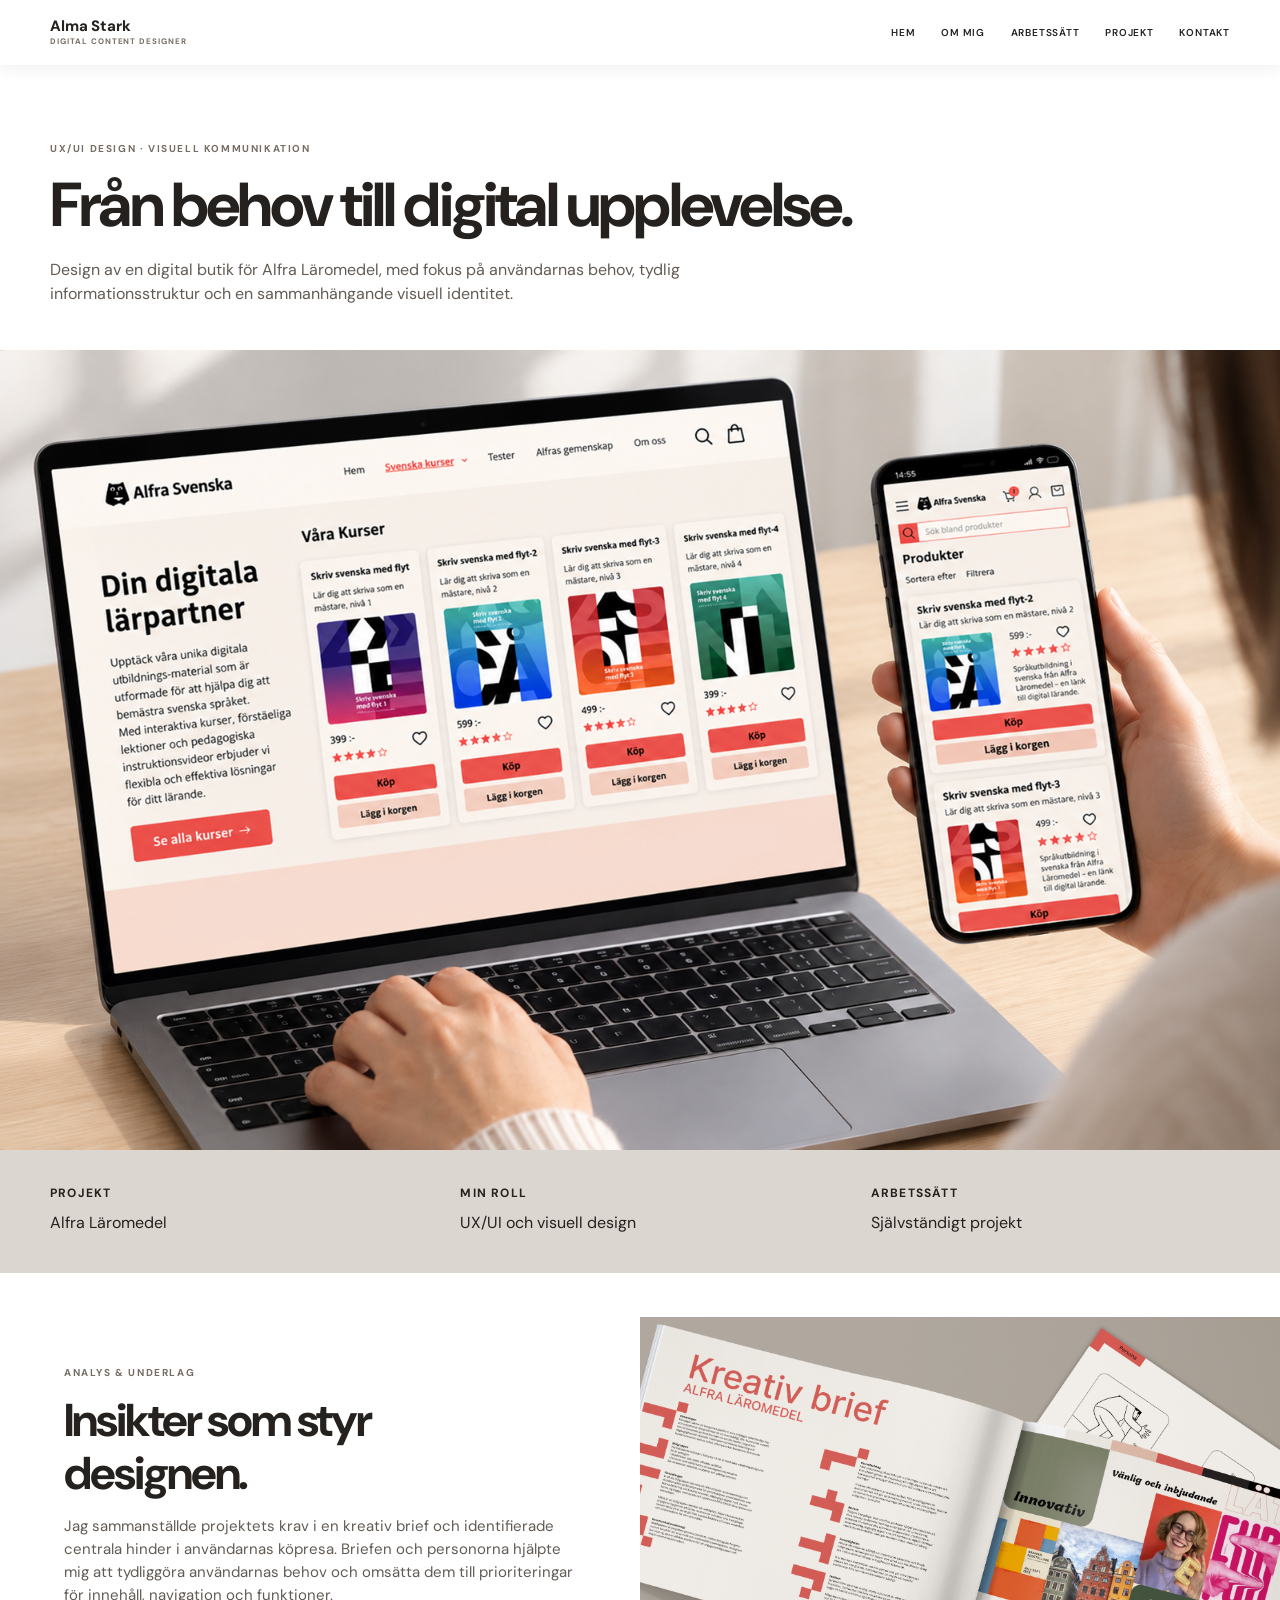
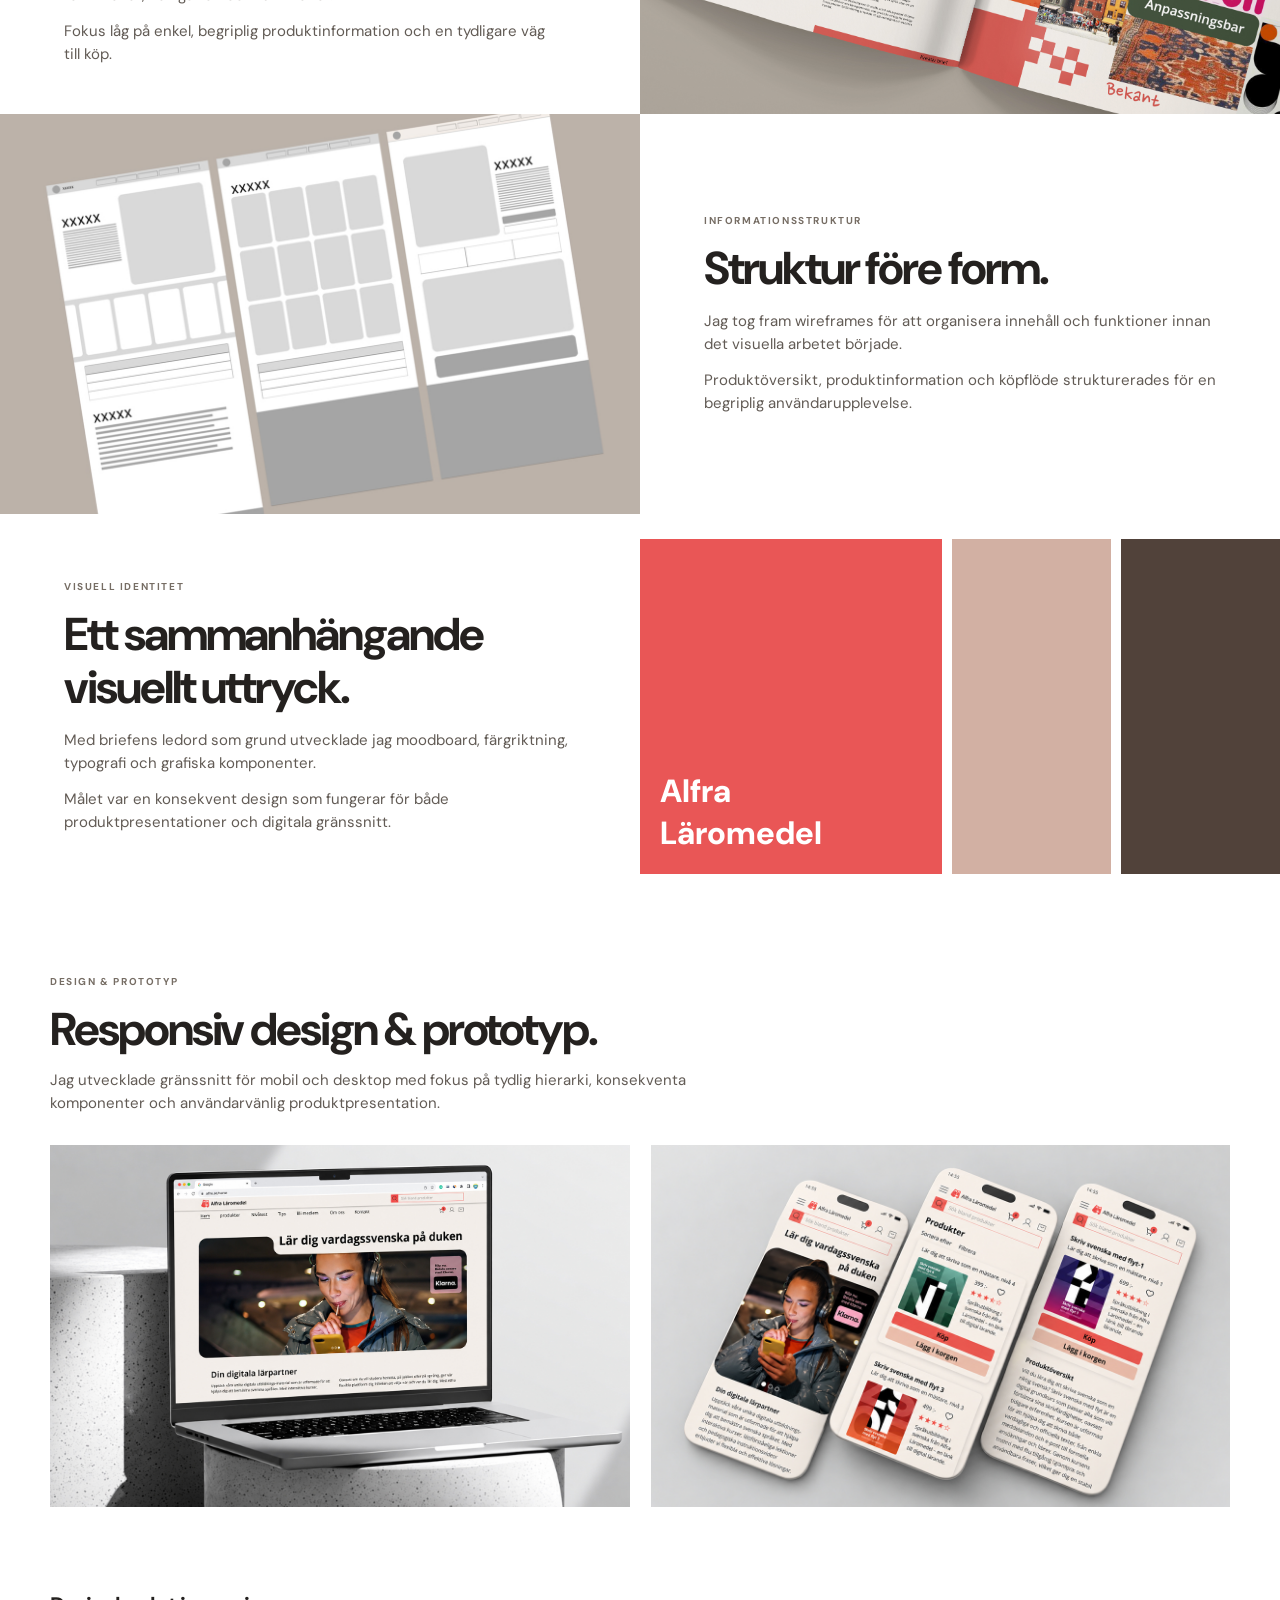
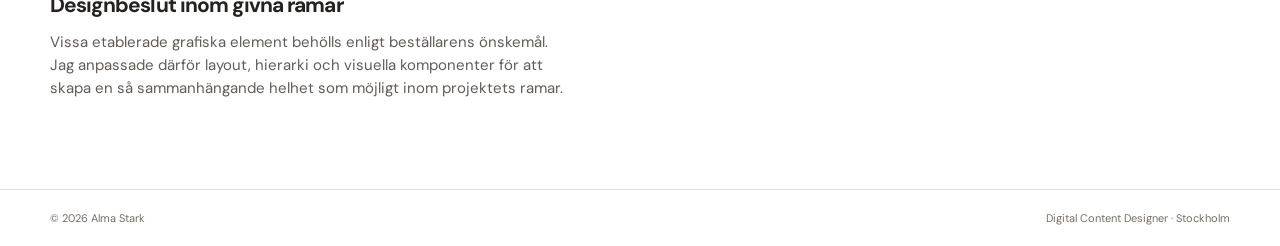
==== commit e924c2a5: "Make Alfra hero edge-to-edge and mobile square" ====
--- a/cases/alfra-laromedel.html
+++ b/cases/alfra-laromedel.html
@@ -1,5 +1,5 @@
 <!doctype html>
-<html lang="sv"><head><meta charset="utf-8"><meta name="viewport" content="width=device-width,initial-scale=1"><meta name="description" content="Alma Starks designprocess för Alfra Läromedels digitala butik."><title>Alfra Läromedel – Case Study | Alma Stark</title><link rel="preconnect" href="https://fonts.googleapis.com"><link href="https://fonts.googleapis.com/css2?family=DM+Sans:wght@400;500;600;700;800&display=swap" rel="stylesheet"><link rel="stylesheet" href="../styles.css?v=palette-20261014b"><script src="../script.js" defer></script>
+<html lang="sv"><head><meta charset="utf-8"><meta name="viewport" content="width=device-width,initial-scale=1"><meta name="description" content="Alma Starks designprocess för Alfra Läromedels digitala butik."><title>Alfra Läromedel – Case Study | Alma Stark</title><link rel="preconnect" href="https://fonts.googleapis.com"><link href="https://fonts.googleapis.com/css2?family=DM+Sans:wght@400;500;600;700;800&display=swap" rel="stylesheet"><link rel="stylesheet" href="../styles.css?v=square-edge-20261016"><script src="../script.js" defer></script>
 <style>
 .case-detail{--case-image:#e7e2dd;color:var(--ink);overflow:hidden}.case-detail h1,.case-detail h2,.case-detail h3{letter-spacing:-.045em;line-height:1.14;margin:0}.case-detail h1{font-size:clamp(35px,5vw,62px);max-width:850px;text-wrap:balance}.case-detail h2{font-size:clamp(30px,3.6vw,46px);text-wrap:balance}.case-detail h3{font-size:21px}.case-detail p{font-size:15px;color:#625b55;line-height:1.53;text-wrap:pretty;margin:0}.case-detail p+p{margin-top:13px}.case-detail .kicker{font-size:10px;font-weight:700;letter-spacing:.16em;color:var(--taupe);margin:0 0 14px}.case-detail .case-top{padding:76px 0 43px}.case-detail .case-intro{margin-top:17px;max-width:680px;font-size:16px}.case-detail .case-stage{background:var(--soft);padding:42px 0 46px}.case-detail .device-display{display:grid;grid-template-columns:minmax(0,3fr) minmax(125px,1fr);gap:clamp(14px,3vw,38px);align-items:center}.case-detail .desktop-device{background:white;border:1px solid #ded8d3;border-radius:6px;overflow:hidden;box-shadow:0 12px 26px #24211f15}.case-detail .device-chrome{height:25px;background:#e5dfda;padding:9px 13px;display:flex;gap:5px}.case-detail .device-chrome i{width:6px;height:6px;border-radius:50%;background:#b5aaa1}.case-detail .shop-nav{height:41px;display:flex;align-items:center;justify-content:space-between;padding:0 21px;font-size:12px;font-weight:700}.case-detail .shop-nav small{font-size:9px;font-weight:400}.case-detail .shop-banner{min-height:225px;padding:42px 27px;background:linear-gradient(110deg,#f6eee9 0 59%,#e8beb0 59%,#e95656 100%)}.case-detail .shop-banner strong{font-size:clamp(23px,3vw,37px);letter-spacing:-.04em;line-height:1.15;display:block;max-width:380px}.case-detail .shop-banner p{font-size:11px;margin-top:13px;max-width:270px}.case-detail .shop-cta{display:inline-block;background:#e95656;color:white;padding:10px 14px;font-size:10px;font-weight:700;margin-top:18px}.case-detail .shop-thumbs{display:grid;grid-template-columns:repeat(3,1fr);gap:13px;padding:17px 22px}.case-detail .shop-thumbs span{height:65px;background:#ded7d0}.case-detail .shop-thumbs span:nth-child(2){background:#d9ada0}.case-detail .shop-thumbs span:nth-child(3){background:var(--image-placeholder)}.case-detail .phone-device{border:5px solid #24211f;border-radius:22px;background:white;min-height:282px;padding:24px 10px 13px;max-width:200px;width:100%;box-shadow:0 12px 25px #24211f13}.case-detail .phone-device b{font-size:12px}.case-detail .phone-shot{height:130px;background:linear-gradient(140deg,#ebc7b8,#e95656);margin:16px 0 12px}.case-detail .phone-line{height:7px;background:#d8d1cc;margin:9px 0}.case-detail .phone-line:last-child{width:65%}.case-detail .phone-button{height:22px;background:#e95656;margin-top:13px}.case-detail .case-meta{padding:25px 0 0;display:grid;grid-template-columns:repeat(3,minmax(0,1fr));gap:24px}.case-detail .case-meta dt{font-size:10px;font-weight:700;letter-spacing:.1em}.case-detail .case-meta dd{font-size:13px;color:#625b55;margin:7px 0 0}.case-detail .case-section{padding:75px 0}.case-detail .case-columns{display:grid;grid-template-columns:.82fr 1.18fr;gap:clamp(35px,6vw,80px);align-items:start}.case-detail .evidence-layout{display:grid;grid-template-columns:1fr 1.1fr;gap:42px;align-items:center}.case-detail .evidence-images{display:grid;grid-template-columns:repeat(2,minmax(0,1fr));gap:14px;align-self:stretch;min-height:355px;width:100%}.case-detail .evidence-images .visual-unit{height:100%;min-width:0}.case-detail .visual-unit{margin:0}.case-detail .visual-tile{height:100%;min-height:355px;background:var(--image-placeholder);display:flex;align-items:stretch;justify-content:center;padding:12px;overflow:hidden;width:100%}.case-detail .visual-sheet{background:#fff;width:100%;height:100%;padding:16px;box-shadow:0 8px 20px #24211f14;transform:rotate(-3deg);transition:transform .38s cubic-bezier(.22,1,.36,1)}.case-detail .visual-unit:hover .visual-sheet{transform:rotate(0) translateY(-4px)}.case-detail .visual-sheet small{font-size:8px;color:var(--taupe);letter-spacing:.1em}.case-detail .visual-sheet b{display:block;font-size:clamp(12px,1.4vw,18px);line-height:1.2;margin:13px 0}.case-detail .fline{height:7px;background:#ded8d2;margin-top:9px}.case-detail .fline.short{width:67%}.case-detail .avatar{width:38px;height:38px;border-radius:50%;background:#c7bcb3;margin:15px 0}.case-detail .art-caption{font-size:11px;color:var(--taupe);margin-top:9px}.case-detail .full-split{display:grid;grid-template-columns:1fr 1fr;min-height:385px}.case-detail .full-split .image-side{min-height:385px;display:flex;align-items:stretch;overflow:hidden}.case-detail .full-split .copy-side{display:flex;flex-direction:column;justify-content:center;padding:48px clamp(28px,5vw,88px)}.case-detail .full-split .copy-side h2{margin-bottom:16px}.case-detail .wire-canvas{width:100%;height:100%;min-height:385px;background:var(--image-placeholder);display:flex;justify-content:center;align-items:center;padding:30px}.case-detail .wire-paper{background:white;width:70%;height:88%;min-height:300px;padding:25px;box-shadow:0 9px 25px #24211f10}.case-detail .wire-paper .heading{height:11px;width:55%;background:#ccc3bb;margin-bottom:23px}.case-detail .wire-paper .banner{height:120px;background:#e1dbd5}.case-detail .wire-paper .tiles{display:grid;grid-template-columns:repeat(3,1fr);gap:10px;margin-top:14px}.case-detail .wire-paper .tiles i{height:65px;background:#d8d0c9}.case-detail .identity-stage{width:100%;height:100%;min-height:385px;display:flex;align-items:stretch;gap:10px;padding:25px 0}.case-detail .identity-stage div{flex:1;background:#e95656}.case-detail .identity-stage div:first-child{flex:1.65;display:flex;align-items:flex-end;padding:20px;color:#fff;font-size:clamp(20px,3vw,32px);font-weight:800}.case-detail .identity-stage div:nth-child(2){background:#d2b0a3}.case-detail .identity-stage div:nth-child(3){background:#51423a}.case-detail .proto-intro{max-width:720px;margin-bottom:30px}.case-detail .proto-intro h2{margin-bottom:13px}.case-detail .proto-grid{display:grid;grid-template-columns:repeat(2,minmax(0,1fr));gap:21px}.case-detail .proto-figure{margin:0;aspect-ratio:8/5;background:var(--image-placeholder);padding:28px;display:flex;align-items:center;justify-content:center}.case-detail .proto-browser{width:85%;height:85%;background:#fff;padding:15px;box-shadow:0 10px 18px #24211f14}.case-detail .proto-browser .pb-bar{height:13px;width:46%;background:#d7cfc8;margin-bottom:14px}.case-detail .proto-browser .pb-main{height:58%;background:linear-gradient(125deg,#efccbd,#e95656)}.case-detail .proto-browser .pb-tiles{display:flex;gap:8px;margin-top:10px}.case-detail .proto-browser .pb-tiles span{height:29px;flex:1;background:#d6cec8}.case-detail .proto-mobile{display:flex;gap:18px}.case-detail .proto-mobile div{width:97px;height:198px;border:5px solid #24211f;border-radius:15px;background:white;padding:16px 8px}.case-detail .proto-mobile i{display:block;height:80px;background:#eac7b7}.case-detail .proto-mobile div:nth-child(2) i{background:#d5c6bc}.case-detail .proto-mobile span{display:block;height:8px;background:#ded8d3;margin-top:12px}.case-detail .case-end{padding:12px 0 90px}.case-detail .case-end h3{margin-bottom:13px}.case-detail .case-end>div{max-width:520px}@media(max-width:700px){.case-detail .case-top{padding:54px 0 33px}.case-detail .case-section{padding:54px 0}.case-detail .case-meta{grid-template-columns:1fr 1fr;gap:19px}.case-detail .case-columns,.case-detail .evidence-layout{grid-template-columns:1fr;gap:23px}.case-detail .evidence-images{grid-template-columns:1fr;gap:16px;min-height:0}.case-detail .visual-tile{padding:9px;min-height:300px}.case-detail .visual-sheet{padding:12px}.case-detail .full-split{grid-template-columns:1fr}.case-detail .full-split .image-side{min-height:285px}.case-detail .wire-canvas{min-height:285px}.case-detail .wire-paper{min-height:245px}.case-detail .full-split .copy-side{padding:42px 22px}.case-detail .identity-stage{min-height:295px;padding:20px 0}.case-detail .proto-grid{grid-template-columns:1fr}.case-detail .device-display{gap:12px;grid-template-columns:2.7fr 1fr}.case-detail .shop-banner{min-height:150px;padding:18px 12px}.case-detail .shop-banner strong{font-size:19px}.case-detail .shop-nav{padding:0 10px;font-size:9px}.case-detail .shop-nav small{font-size:6px}.case-detail .shop-thumbs{padding:8px;gap:5px}.case-detail .shop-thumbs span{height:42px}.case-detail .phone-device{padding:12px 6px;min-height:195px}.case-detail .phone-shot{height:70px}}@media(prefers-reduced-motion:reduce){.case-detail .visual-sheet{transition:none!important}}
 /* One stable full-width image panel, matching the following split section. */
@@ -28,11 +28,16 @@
 .case-detail .wireframe-section .copy-side{order:1}
 .case-detail .wireframe-section .image-side{order:2}
 }
-.case-detail .wireframe-section .image-side{overflow:hidden;background:var(--image-placeholder)}.case-detail .wireframe-real-image{display:block;width:100%;height:100%;min-height:385px;object-fit:cover;object-position:center}@media(max-width:700px){.case-detail .wireframe-real-image{height:auto;min-height:0;aspect-ratio:16/9;object-fit:cover}}.case-detail .proto-figure{padding:0;overflow:hidden}.case-detail .alfra-prototype-image{display:block;width:100%;height:100%;aspect-ratio:8/5;object-fit:contain;background:var(--image-placeholder)}.case-detail .case-stage--hero-photo{background:#fff;padding:32px 0 48px}.case-detail .case-stage--hero-photo .alfra-hero-photo{display:block;width:100%;height:auto;max-width:100%;aspect-ratio:16/10;object-fit:contain;border-radius:0;box-shadow:none}@media(max-width:700px){.case-detail .case-stage--hero-photo{padding:24px 0 34px}}</style></head><body>
+.case-detail .wireframe-section .image-side{overflow:hidden;background:var(--image-placeholder)}.case-detail .wireframe-real-image{display:block;width:100%;height:100%;min-height:385px;object-fit:cover;object-position:center}@media(max-width:700px){.case-detail .wireframe-real-image{height:auto;min-height:0;aspect-ratio:16/9;object-fit:cover}}.case-detail .proto-figure{padding:0;overflow:hidden}.case-detail .alfra-prototype-image{display:block;width:100%;height:100%;aspect-ratio:8/5;object-fit:contain;background:var(--image-placeholder)}.case-detail .case-stage--hero-photo{background:#fff;padding:32px 0 48px}.case-detail .case-stage--hero-photo .alfra-hero-photo{display:block;width:100%;height:auto;max-width:100%;aspect-ratio:16/10;object-fit:contain;border-radius:0;box-shadow:none}@media(max-width:700px){.case-detail .case-stage--hero-photo{padding:24px 0 34px}}
+/* Edge-to-edge Alfra hero: flush left, right and bottom. */
+.case-detail .case-stage--hero-photo{width:100%;margin:0;padding:0!important;overflow:hidden;background:#fff}
+.case-detail .case-stage--hero-photo .alfra-hero-photo{display:block;width:100%;height:auto;aspect-ratio:16/10;object-fit:cover;object-position:center;border:0;box-shadow:none}
+@media(max-width:700px){.case-detail .case-stage--hero-photo .alfra-hero-photo{width:100%;height:auto;aspect-ratio:1/1;object-fit:cover;object-position:center}}
+</style></head><body>
 <header class="site-header"><div class="container navigation"><a class="brand" href="../index.html"><strong>Alma Stark</strong><span>DIGITAL CONTENT DESIGNER</span></a><button class="menu-toggle" type="button" aria-expanded="false" aria-controls="site-nav" aria-label="Öppna menyn"><span></span><span></span><span></span></button><nav id="site-nav" aria-label="Huvudmeny"><a href="../index.html#home">HEM</a><a href="../index.html#about">OM MIG</a><a href="../index.html#focus">ARBETSSÄTT</a><a href="../index.html#work">PROJEKT</a><a href="../index.html#contact">KONTAKT</a></nav></div></header>
 <main class="case-detail">
 <section class="case-top container"><p class="kicker">UX/UI DESIGN · VISUELL KOMMUNIKATION</p><h1>Från behov till digital upplevelse.</h1><p class="case-intro">Design av en digital butik för Alfra Läromedel, med fokus på användarnas behov, tydlig informationsstruktur och en sammanhängande visuell identitet.</p></section>
-<section class="case-stage case-stage--hero-photo"><div class="container"><img class="alfra-hero-photo" src="../assets/alfra-hero-mockup.jpg" alt="Alfra Svenskas digitala butik på dator och mobil" width="1600" height="1000"></div></section>
+<section class="case-stage case-stage--hero-photo"><img class="alfra-hero-photo" src="../assets/alfra-hero-mockup.jpg" alt="Alfra Svenskas digitala butik på dator och mobil" width="1600" height="1000"></section>
 <div class="case-meta-band"><dl class="container case-meta"><div><dt>PROJEKT</dt><dd>Alfra Läromedel</dd></div><div><dt>MIN ROLL</dt><dd>UX/UI och visuell design</dd></div><div><dt>ARBETSSÄTT</dt><dd>Självständigt projekt</dd></div></dl></div>
 
 
--- a/styles.css
+++ b/styles.css
@@ -1,2 +1,5 @@
 :root{--ink:#24211f;--taupe:#766d64;--soft:#dcd6d0;--image-placeholder:#f1f0ef;--line:#e5e0db;--brown:#51423a;--max:1180px}*{box-sizing:border-box}html{scroll-behavior:smooth;scroll-padding-top:70px}body{margin:0;color:var(--ink);background:#fff;font-family:"DM Sans",Arial,sans-serif;-webkit-font-smoothing:antialiased}a{color:inherit;text-decoration:none}button{font:inherit}img{max-width:100%;display:block}.container{width:min(var(--max),calc(100% - 96px));margin-inline:auto}.keep{white-space:nowrap}h1,h2,h3,p{margin-top:0}h1,h2,h3{letter-spacing:-.045em;line-height:1.14}h2{font-size:clamp(31px,3.6vw,46px)}h3{font-size:20px}p{line-height:1.52}.eyebrow{font-size:10px;font-weight:700;letter-spacing:.17em;color:var(--taupe);margin:0 0 13px}.eyebrow.light{color:#f4f0eb}.site-header{height:65px;background:rgba(255,255,255,.97);box-shadow:0 3px 15px rgba(36,33,31,.07);position:sticky;top:0;z-index:30}.navigation{height:100%;display:flex;justify-content:space-between;align-items:center;gap:22px}.brand{display:flex;flex-direction:column;gap:2px;line-height:1.05}.brand strong{font-size:15px;font-weight:800}.brand span{color:var(--taupe);letter-spacing:.12em;font-size:8px;font-weight:700}#site-nav{display:flex;gap:clamp(12px,2vw,27px)}#site-nav a{position:relative;padding:23px 0;font-weight:600;font-size:10px;letter-spacing:.08em;transition:color .2s}#site-nav a::after{content:"";position:absolute;bottom:14px;left:0;width:100%;height:2px;background:var(--brown);transform:scaleX(0);transform-origin:left;transition:transform .35s ease}#site-nav a:hover::after,#site-nav a:focus-visible::after{transform:scaleX(1)}#site-nav a:hover{color:var(--brown)}.menu-toggle{display:none} .hero{position:relative;display:grid;grid-template-columns:minmax(0,1fr);width:100%;height:clamp(340px,42vw,560px);min-height:0;max-height:none;aspect-ratio:auto;background:var(--brown) url("assets/hero.jpg") center center/cover no-repeat;color:white;display:flex;align-items:center}.hero-overlay{position:absolute;inset:0;background:linear-gradient(90deg,rgba(22,18,17,.84),rgba(22,18,17,.53) 58%,rgba(22,18,17,.12))}.hero-inner{position:relative;z-index:1;align-self:center}.hero-copy{max-width:660px}.hero h1{font-size:clamp(36px,4.7vw,64px);font-weight:800;margin-bottom:18px;text-wrap:balance}.hero-lead{max-width:505px;font-size:clamp(14px,1.3vw,17px);color:#f1efed;margin-bottom:24px;text-wrap:pretty}.button{display:inline-flex;align-items:center;justify-content:center;background:var(--brown);color:white;padding:13px 22px;border-radius:4px;font-weight:700;font-size:12px;transition:background-color .2s}.button:hover{background:var(--ink)}.section{padding-block:76px}.about{display:grid;grid-template-columns:.78fr 1.22fr;gap:clamp(32px,5vw,70px);align-items:center}.portrait{aspect-ratio:4/4.35;background:var(--soft);overflow:hidden;border-radius:4px}.portrait img{width:100%;height:100%;object-fit:cover}.about-copy p:not(.eyebrow){max-width:600px;color:#625b55;font-size:15px;text-wrap:pretty;margin-bottom:14px}.strapline{text-align:center;background:var(--soft);font-weight:700;font-size:clamp(13px,1.5vw,17px);padding:20px 32px;text-wrap:balance}.section-heading{margin-bottom:34px}.section-heading h2{margin-bottom:10px;text-wrap:balance}.section-heading>p:last-child{font-size:15px;color:#625b55;max-width:690px;text-wrap:pretty}.cards{display:grid;grid-template-columns:repeat(3,minmax(0,1fr));gap:22px}.artboard{height:220px;background:var(--image-placeholder);border-radius:4px;padding:24px;display:flex;align-items:center;justify-content:center;overflow:hidden}.paper{background:#fff;width:87%;padding:23px;transform:rotate(-3deg);box-shadow:0 10px 21px rgba(36,33,31,.1);transition:transform .38s cubic-bezier(.22,1,.36,1)}.focus-card:hover .paper,.project-card:hover .paper{transform:rotate(0deg) translateY(-4px)}.paper small{font-size:9px;letter-spacing:.12em;color:var(--taupe)}.paper strong{display:block;font-size:clamp(17px,2vw,24px);line-height:1.22;margin:12px 0}.paper-detail{display:block;font-size:10px;padding:9px;color:var(--brown);background:var(--soft)}.focus-card h3,.project-card h3{font-size:20px;font-weight:700;margin:17px 0 8px;text-wrap:balance}.focus-card p,.project-card p{color:#625b55;font-size:13px;line-height:1.5;margin:0;text-wrap:pretty}.work-section{background:var(--soft)}.work-section .artboard{background:var(--image-placeholder)}.project-card h3{transition:color .2s;text-decoration:none}.project-card:hover h3,.project-card:focus-visible h3{color:var(--taupe);text-decoration:none}.contact{display:grid;grid-template-columns:1.04fr .96fr;align-items:center;gap:clamp(46px,7vw,100px);padding-block:86px 92px}.contact h2{max-width:560px;margin-bottom:13px;text-wrap:balance}.contact-copy>p:last-child{font-size:15px;color:#625b55;max-width:405px;text-wrap:pretty}.contact-details{margin:0;width:100%;font-size:13px}.contact-details>div{display:grid;grid-template-columns:85px minmax(0,1fr);gap:14px;align-items:center;padding:11px 0;border-bottom:1px solid var(--line)}.contact-details>div:first-child{border-top:1px solid var(--line)}.contact-details dt{color:var(--taupe);font-weight:700}.contact-details dd{margin:0;overflow-wrap:anywhere;font-weight:600}.contact-details a:hover{color:var(--taupe)}.footer{border-top:1px solid var(--line);font-size:11px;color:var(--taupe);padding:21px 0}.footer .container{display:flex;justify-content:space-between;gap:16px;flex-wrap:wrap}.case-page{min-height:65vh;padding:85px 0}.case-page h1{font-size:clamp(36px,5vw,64px);max-width:760px;text-wrap:balance}.case-page>p{max-width:660px;color:#625b55}.back-link{display:inline-block;margin-bottom:54px;font-weight:700;font-size:13px;color:var(--taupe)}.case-placeholder{margin-top:40px;padding:45px;background:var(--soft);border-radius:4px}@media(max-width:800px){.container{width:calc(100% - 48px)}.cards{gap:15px}.paper{padding:15px;width:93%}.artboard{height:190px;padding:18px}.about{gap:30px}.contact{gap:35px}.hero h1{font-size:clamp(32px,5vw,46px)}}@media(max-width:650px){.container{width:calc(100% - 44px)}.site-header{height:62px}.menu-toggle{display:flex;flex-direction:column;justify-content:center;gap:4px;background:none;border:0;padding:10px;cursor:pointer}.menu-toggle span{display:block;width:22px;height:2px;background:var(--ink)}#site-nav{display:none;position:absolute;top:62px;left:0;right:0;flex-direction:column;gap:0;background:#fff;padding:8px 22px 16px;box-shadow:0 10px 18px rgba(36,33,31,.08)}#site-nav.open{display:flex}#site-nav a{padding:13px 0}#site-nav a::after{bottom:8px;width:max-content}.hero{width:100%;height:auto;aspect-ratio:auto;min-height:360px;max-height:none;padding-block:50px;background-position:center}.hero h1{font-size:clamp(33px,8vw,45px)}.section{padding-block:58px}.about,.contact{grid-template-columns:1fr;gap:28px}.portrait{width:min(100%,390px);max-height:400px}.cards{grid-template-columns:1fr;gap:30px}.artboard{height:250px}.paper{max-width:295px;padding:24px}.contact{padding-block:60px}.contact h2{max-width:520px}.strapline{padding:18px 25px}}@media(prefers-reduced-motion:reduce){html{scroll-behavior:auto}*,*::before,*::after{transition:none!important;animation:none!important}}
 .project-image{width:100%;aspect-ratio:8/5;overflow:hidden;background:var(--image-placeholder);border-radius:4px}.project-image img{display:block;width:100%;height:100%;object-fit:cover;transition:filter .22s ease}.project-card:hover .project-image img,.project-card:focus-visible .project-image img{filter:brightness(.96)}.project-card:hover .paper{transform:none}.project-card:hover h3,.project-card:focus-visible h3{text-decoration:none!important;color:var(--ink)}@media(prefers-reduced-motion:reduce){.project-image img{transition:none}}
+
+/* Portfolio-wide square corners; temporary unified design direction. */
+*,*::before,*::after{border-radius:0!important}
